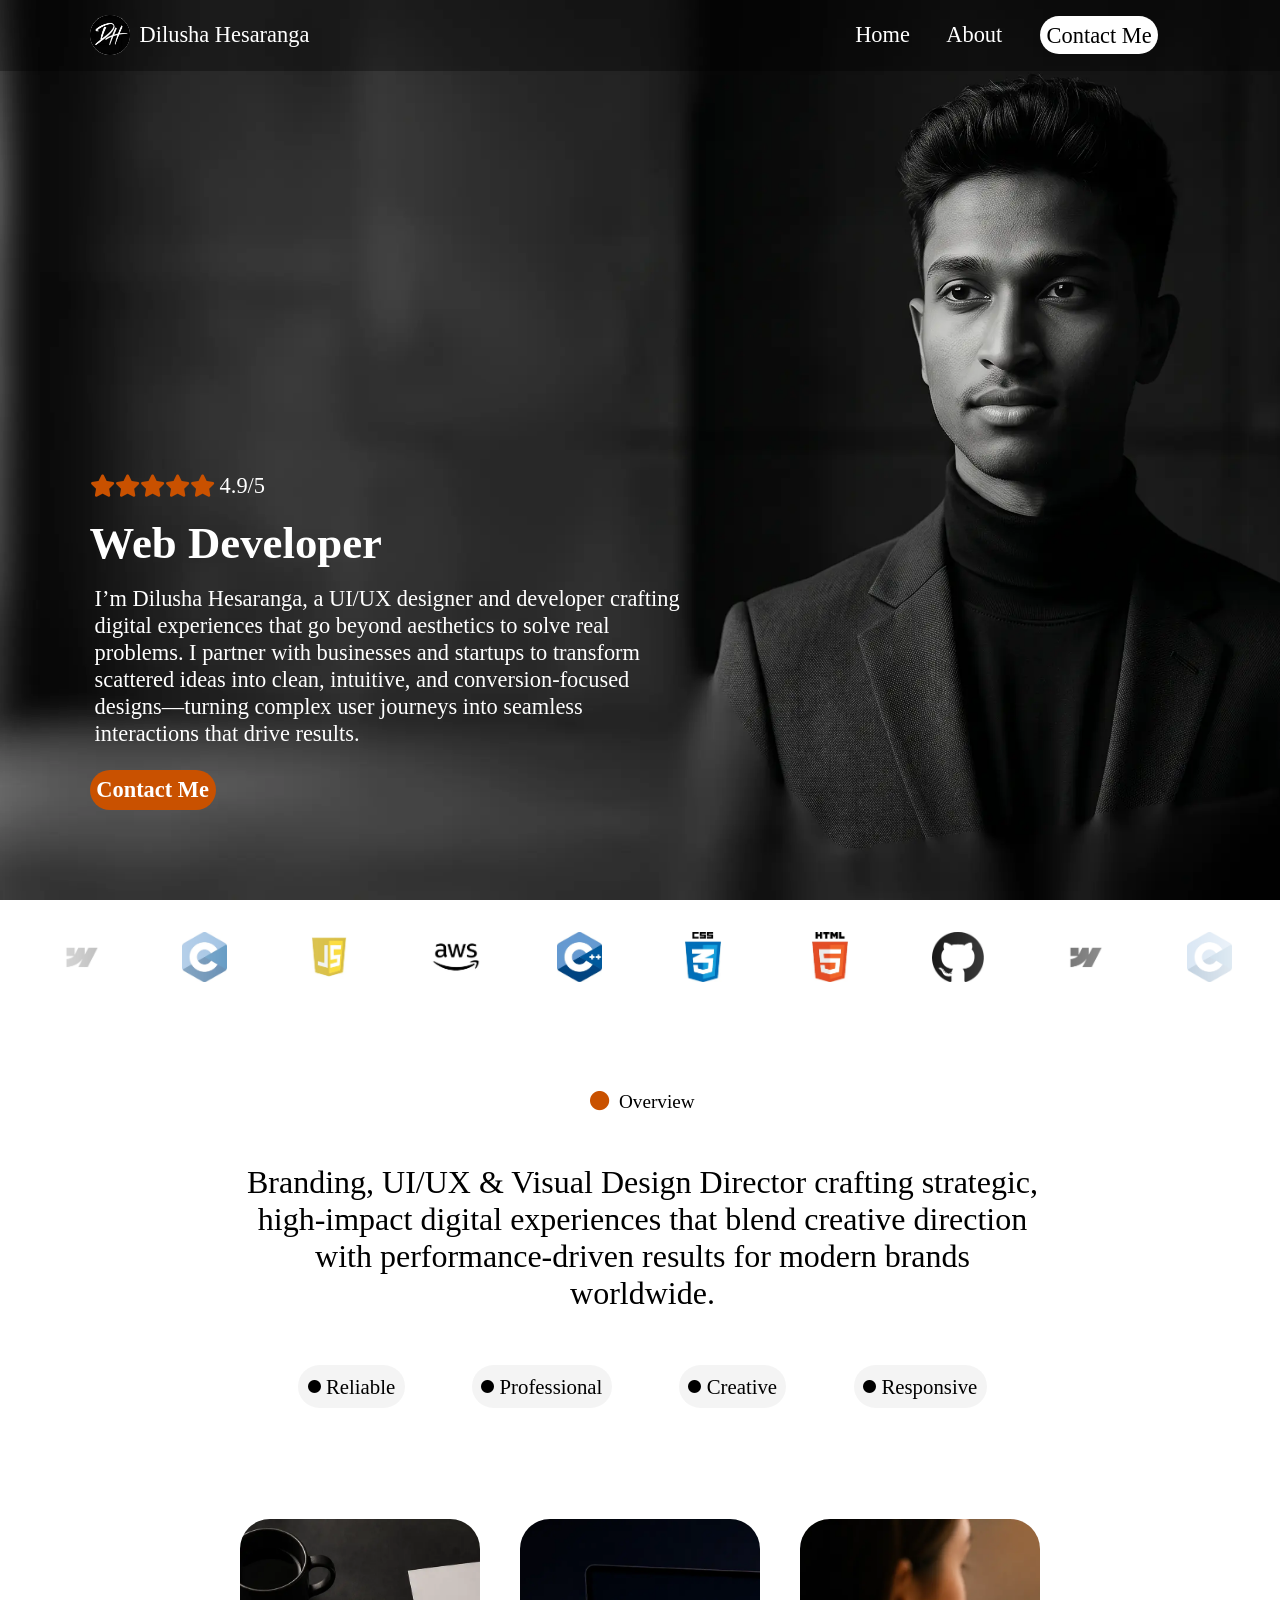
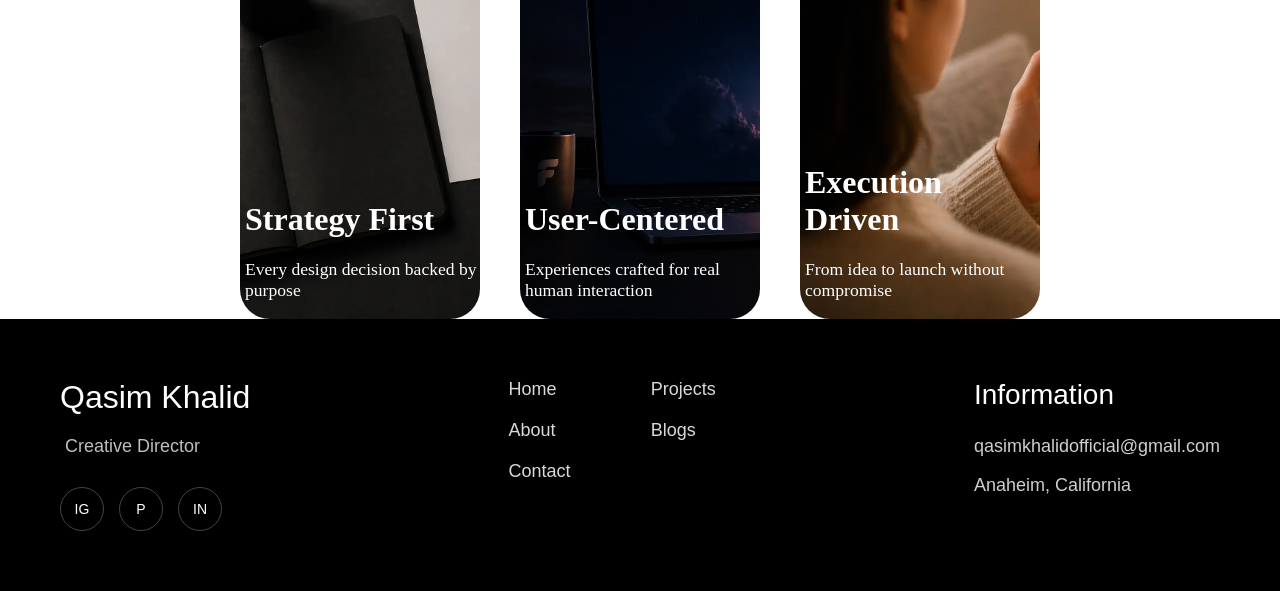
==== index.html @ d68fc308 "designed and developed index.html  halfway" ====
<!DOCTYPE html>
<html lang="en">
<head>
    <meta charset="UTF-8">
    <meta name="viewport" content="width=device-width, initial-scale=1.0">
    <title>Document</title>
    <link rel="stylesheet" href="./styles/styles.css">
    <link rel="stylesheet" href="https://cdnjs.cloudflare.com/ajax/libs/font-awesome/6.0.0/css/all.min.css">

</head>
<body>
    <div class="navbar">
        <div class="nav-name">
            <img src="./images/signature.webp" alt="signature-image" loading="lazy">
            <p class="title-name">Dilusha Hesaranga</p>
        </div>
        <div class="nav-links">
            <a href="index.html">Home</a>
            <a href="about.html">About</a>
            <a href="contact.html" id="cta">Contact Me</a>
        </div>
        <i class="fa-solid fa-bars" style="color: rgb(255, 255, 255);display: none;"></i>
        <div class="nav-links-mobile" style="display: none;">
            <a href="index.html">Home</a>
            <a href="about.html">About</a>
            <a href="contact.html" id="cta">Contact Me</a>
        </div>
    </div>

    <div class="hero-section">
        <img src="./images/hero_image.webp" alt="hero-image" id="hero-img">
        <div class="hero-desc">
            <div class="rate-column">
                <i class="fa-solid fa-star" style="color: var(--morange);"></i>
                <i class="fa-solid fa-star" style="color: var(--morange);"></i>
                <i class="fa-solid fa-star" style="color: var(--morange);"></i>
                <i class="fa-solid fa-star" style="color: var(--morange);"></i>
                <i class="fa-solid fa-star" style="color: var(--morange);"></i>
                <p>4.9/5</p>
            </div>
            <h1 id="hero-title"></h1>
            <p>I’m Dilusha Hesaranga, a UI/UX designer and developer crafting digital experiences that go beyond aesthetics to solve real problems. I partner with businesses and startups to transform scattered ideas into clean, intuitive, and conversion-focused designs—turning complex user journeys into seamless interactions that drive results.</p>
            <div class="cta-hero">
                Contact Me
            </div>
        </div>
        
    </div>

    <div class="marquee-section">
        <div class="displayed-marquee">
            <img src="./images/css.webp" alt="css" >
            <img src="./images/html.webp" alt="html">
            <img src="./images/github.webp" alt="git">
            <img src="./images/webflow.webp" alt="webflow">
            <img src="./images/c.webp" alt="c">
            <img src="./images/js.webp" alt="js">
            <img src="./images/aws.webp" alt="aws">
            <img src="./images/c++.webp" alt="c++">
            
        
            <img src="./images/css.webp" alt="css">
            <img src="./images/html.webp" alt="html">
            <img src="./images/github.webp" alt="git">
            <img src="./images/webflow.webp" alt="webflow">
            <img src="./images/c.webp" alt="c">
            <img src="./images/js.webp" alt="js">
            <img src="./images/aws.webp" alt="aws">
            <img src="./images/c++.webp" alt="c++">
  
            
        </div>
        
    </div>
<br><br><br><br><br>
    <div class="descriptive-section">
        <div class="smtopic">
            <p><i class="fa-solid fa-circle" style="color: var(--morange);"></i>
            &nbsp;Overview</p>
        </div>
        <div class="des-title">
            <p>Branding, UI/UX & Visual Design Director crafting strategic, high-impact digital experiences that blend creative direction with performance-driven results for modern brands worldwide.</p>
        </div>
        <div class="des-features">
            <p><i class="fa-solid fa-circle fa-2xs" style="color: rgb(0, 0, 0);"></i>&nbsp;Reliable</p>
            <p><i class="fa-solid fa-circle fa-2xs" style="color: rgb(0, 0, 0);"></i>&nbsp;Professional</p>
            <p><i class="fa-solid fa-circle fa-2xs" style="color: rgb(0, 0, 0);"></i>&nbsp;Creative</p>
            <p><i class="fa-solid fa-circle fa-2xs" style="color: rgb(0, 0, 0);"></i>&nbsp;Responsive</p>
        </div>
    </div>
<br><br><br><br><br>

    <div class="features">
        <div class="feature-one"><h1>Strategy First</h1>
        <p>Every design decision backed by purpose</p></div>
        
        <div class="feature-two"><h1>User-Centered</h1>
        <p>Experiences crafted for real human interaction</p></div>
        
        <div class="feature-three"><h1>Execution Driven</h1>
        <p>From idea to launch without compromise</p></div>
        
        
    </div>

    <footer class="footer">
  <div class="footer-container">
    <div class="footer-left">
      <h2>Qasim Khalid</h2>
      <p>Creative Director</p>

      <div class="social-icons">
        <a href="#">IG</a>
        <a href="#">P</a>
        <a href="#">IN</a>
      </div>
    </div>

    <div class="footer-links">
      <div>
        <a href="#">Home</a>
        <a href="#">About</a>
        <a href="#">Contact</a>
      </div>

      <div>
        <a href="#">Projects</a>
        <a href="#">Blogs</a>
      </div>
    </div>

    <div class="footer-info">
      <h3>Information</h3>
      <p>qasimkhalidofficial@gmail.com</p>
      <p>Anaheim, California</p>
    </div>
  </div>
</footer>
    <script src="scripts/script.js" defer></script>
</body>
</html>
---- styles/styles.css ----
:root{
    --morange: rgb(201, 81, 0);
    --cta-rad:30px;
    --grey:rgba(163, 163, 163, 0.117);
}
body{
    margin: 0;
}
.navbar{
    
    display: flex;
    justify-content: space-between;
    padding: 0 4em 0 4em;
    align-items: center;
    font-size: 1.4rem;
    position:fixed; 
    width: 100%;        
    box-sizing: border-box;
    z-index: 10;     
    background-color: rgba(0, 0, 0, 0.326);
    animation: slideFromTop 1s ease;
}
.nav-name img{
    height: 40px;
    width: 40px;
    border-radius: 100%;
}

.nav-name{
    display: flex;
    align-items: center;
    gap: 5px;
    color: white;
    
}

.nav-links a{
    margin-right: 2rem;
    text-decoration: none;
    color: white;
}
#cta{
    color: black;
    background-color: white;
    padding: 0.3em;
    border-radius: var(--cta-rad);
}
.hero-section {
    position: relative; 
    display: flex;
    align-items: flex-end; 
    min-height: 100vh; 
    justify-content: flex-start;
}
.rate-column{
    display: flex;
    align-items: center;
    margin: 0 0 -1em 0 ;
}
#hero-img {
    position: absolute;
    top: 0;
    left: 0;
    width: 100%;
    height: 100%;
    object-fit: cover; 
    z-index: -1; 
    animation: imageAnimation 0.8s ease;
    
}

.hero-desc {
    position: relative; 
    z-index: 1; 
    padding: 4em; 
    max-width: 600px; 
    color: white;
    font-size: 1.4em;
    line-height: 1.2em;
    animation: slideFromLeft 1s ease;
}

.cta-hero{
    background-color: var(--morange);
    color: white;
    font-size: 1em;
    padding: 0.3em;
    border-radius: var(--cta-rad);
    max-width: fit-content;
    font-weight: bold;
}

.displayed-marquee{
    margin-top: 2em;
    display: flex;
    gap: 6%;
    align-items: center;
    justify-content: center;
    flex-wrap: nowrap;
    animation: marquee 15s linear infinite;
}
.marquee-section img{
    height: 50px;
}

.marquee-section {
    -webkit-mask-image: linear-gradient(to right, transparent, black 30%, black 70%, transparent);
    mask-image: linear-gradient(to right, transparent, black 30%, black 70%, transparent);}

.smtopic{
    display: flex;
    align-items: center;
    justify-content: center;
    
}
.smtopic p{
    font-size: 1.2em;

}
.descriptive-section{
    display: flex;
    flex-direction: column;
    align-items: center;
}
.des-title{
    font-size: 2em;
    font-weight: 500;
    max-width: 800px;
    text-align: center;
}

.des-features{
    display: flex;
    gap: 3em;
    font-size: 1.3em;
}

.des-features p{
    background-color: var(--grey);
    padding: 0.45em;
    border-radius: var(--cta-rad);
}
.features{
    display: flex;
    padding: 0 15em;
    align-items: center;
    gap: 2.5em;
}

.feature-one{
    background-image: url(/images/strategy.webp);
    width: 350px;
    height:400px;
    background-size: cover;
    color: white;
    border-radius: var(--cta-rad);
    align-content: end;
}
.feature-two{
    background-image: url(/images/user.webp);
    width: 350px;
    height:400px;
    background-size: cover;
    color: white;
    border-radius: var(--cta-rad);
    align-content: end;
}
.feature-three{
    background-image: url(/images/execution.webp);
    width: 350px;
    height:400px;
    background-size: cover;
    color: white;
    border-radius: var(--cta-rad);
    align-content: end;
}
.feature-one h1,p,.feature-two h1,p,.feature-three h1,p{
    margin-left: 5px;
}
.feature-one p,.feature-three p,.feature-two p{
    font-size: 1.1em;
}

.footer {
  background-color: #000;
  color: #fff;
  padding: 60px 60px;
  font-family: Arial, sans-serif;
}

.footer-container {
  display: flex;
  justify-content: space-between;
  align-items: flex-start;
  gap: 60px;
  flex-wrap: wrap;
}

.footer-left h2 {
  font-size: 32px;
  font-weight: 500;
  margin: 0 0 20px;
}

.footer-left p {
  font-size: 18px;
  color: #bfbfbf;
  margin-bottom: 30px;
}

.social-icons {
  display: flex;
  gap: 15px;
}

.social-icons a {
  width: 42px;
  height: 42px;
  border: 1px solid #444;
  border-radius: 50%;
  display: flex;
  align-items: center;
  justify-content: center;
  text-decoration: none;
  color: #fff;
  font-size: 14px;
  transition: 0.3s;
}

.social-icons a:hover {
  border-color: #fff;
}

.footer-links {
  display: flex;
  gap: 80px;
}

.footer-links div {
  display: flex;
  flex-direction: column;
  gap: 20px;
}

.footer-links a {
  color: #d9d9d9;
  text-decoration: none;
  font-size: 18px;
  transition: 0.3s;
}

.footer-links a:hover {
  color: #fff;
}

.footer-info h3 {
  font-size: 28px;
  margin: 0 0 25px;
  font-weight: 500;
}

.footer-info p {
  font-size: 18px;
  color: #cfcfcf;
  margin: 0 0 18px;
}

@media (max-width: 900px) {
  .footer-container {
    flex-direction: column;
    gap: 40px;
  }

  .footer-links {
    gap: 40px;
  }
}
    /*Animations*/
@keyframes slideFromLeft {
    from {
        transform: translateX(-50px);
        opacity: 0;
    }
    to {
        transform: translateX(0);
        opacity: 1;
    }
}
@keyframes slideFromTop {
    from {
        transform: translateY(-50px);
        opacity: 0;
    }
    to {
        transform: translateY(0);
        opacity: 1;
    }
}
@keyframes imageAnimation{
    from{
        filter: blur(10px);
    }
    to{
        filter: blur(0);
    }
}
@keyframes marquee{
    from{
        transform: translateX(0);
    }
    to{
        transform: translateX(-50%);
    }
}
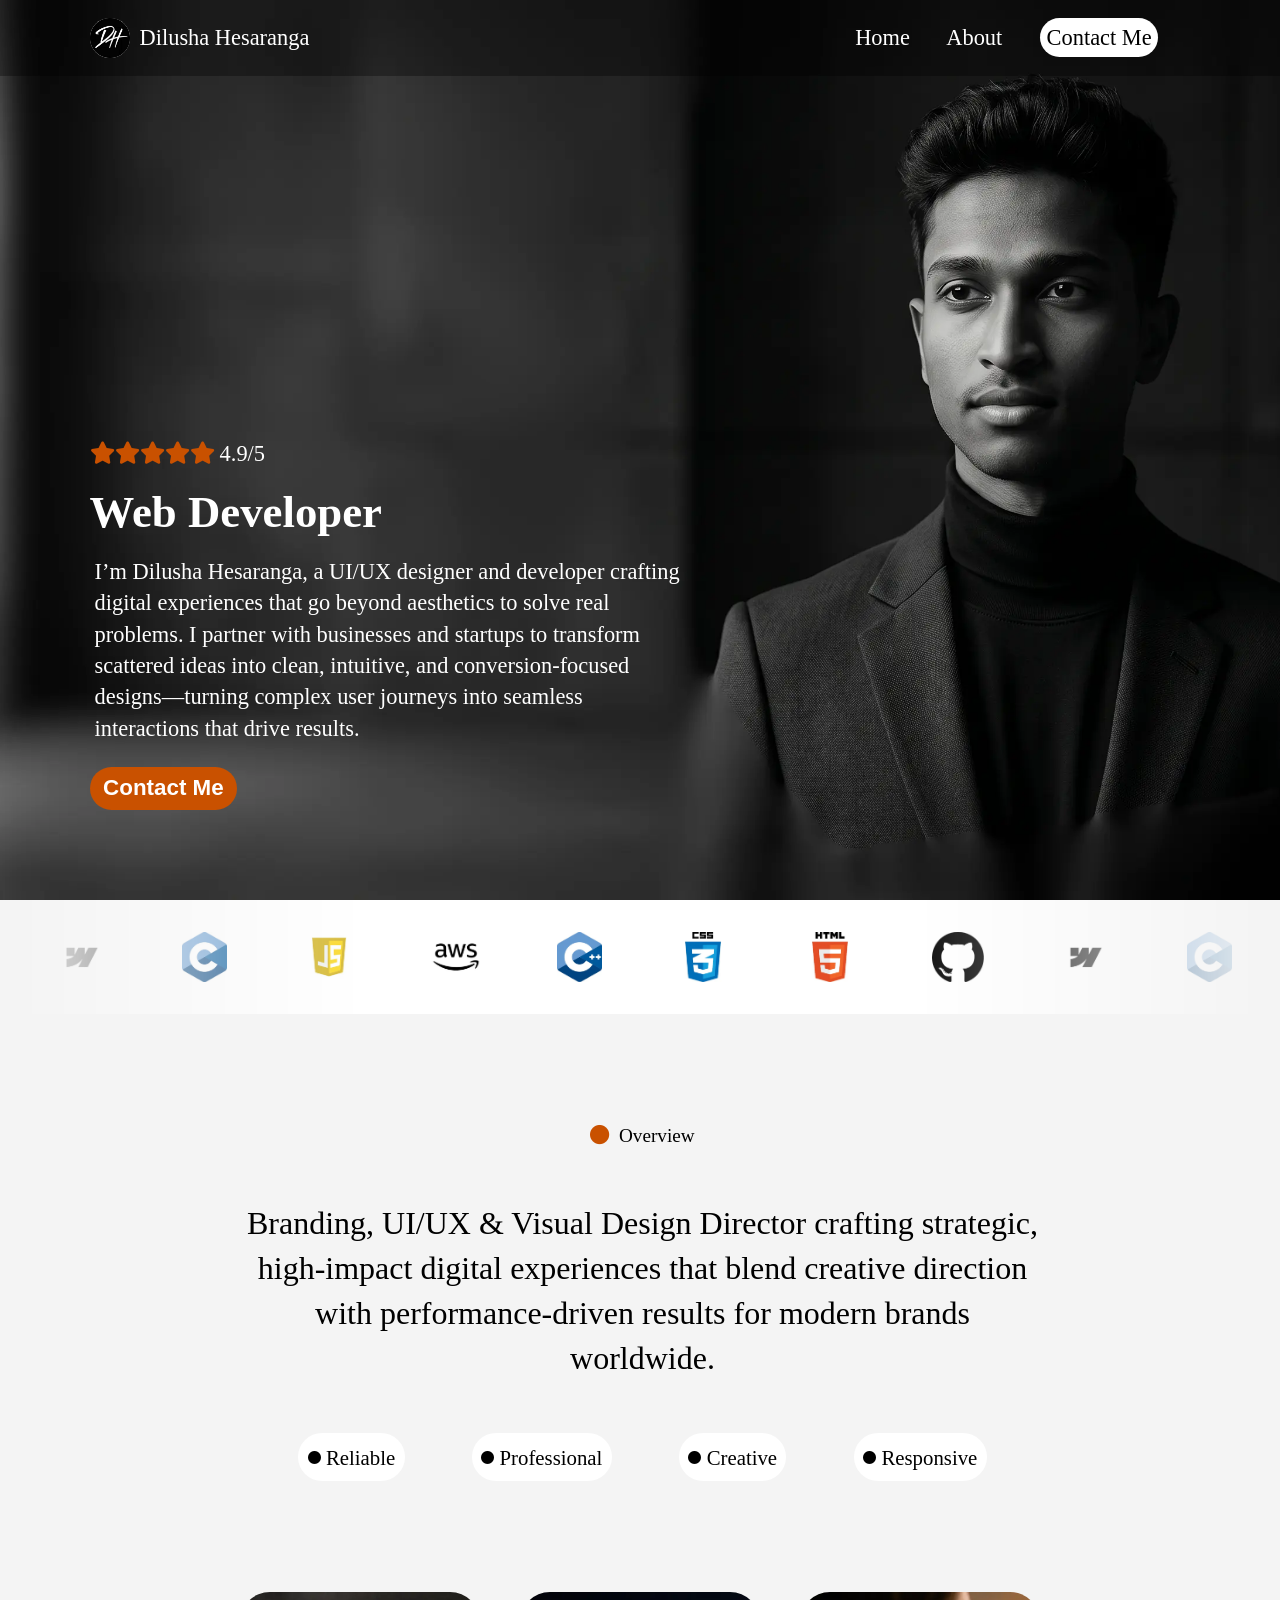
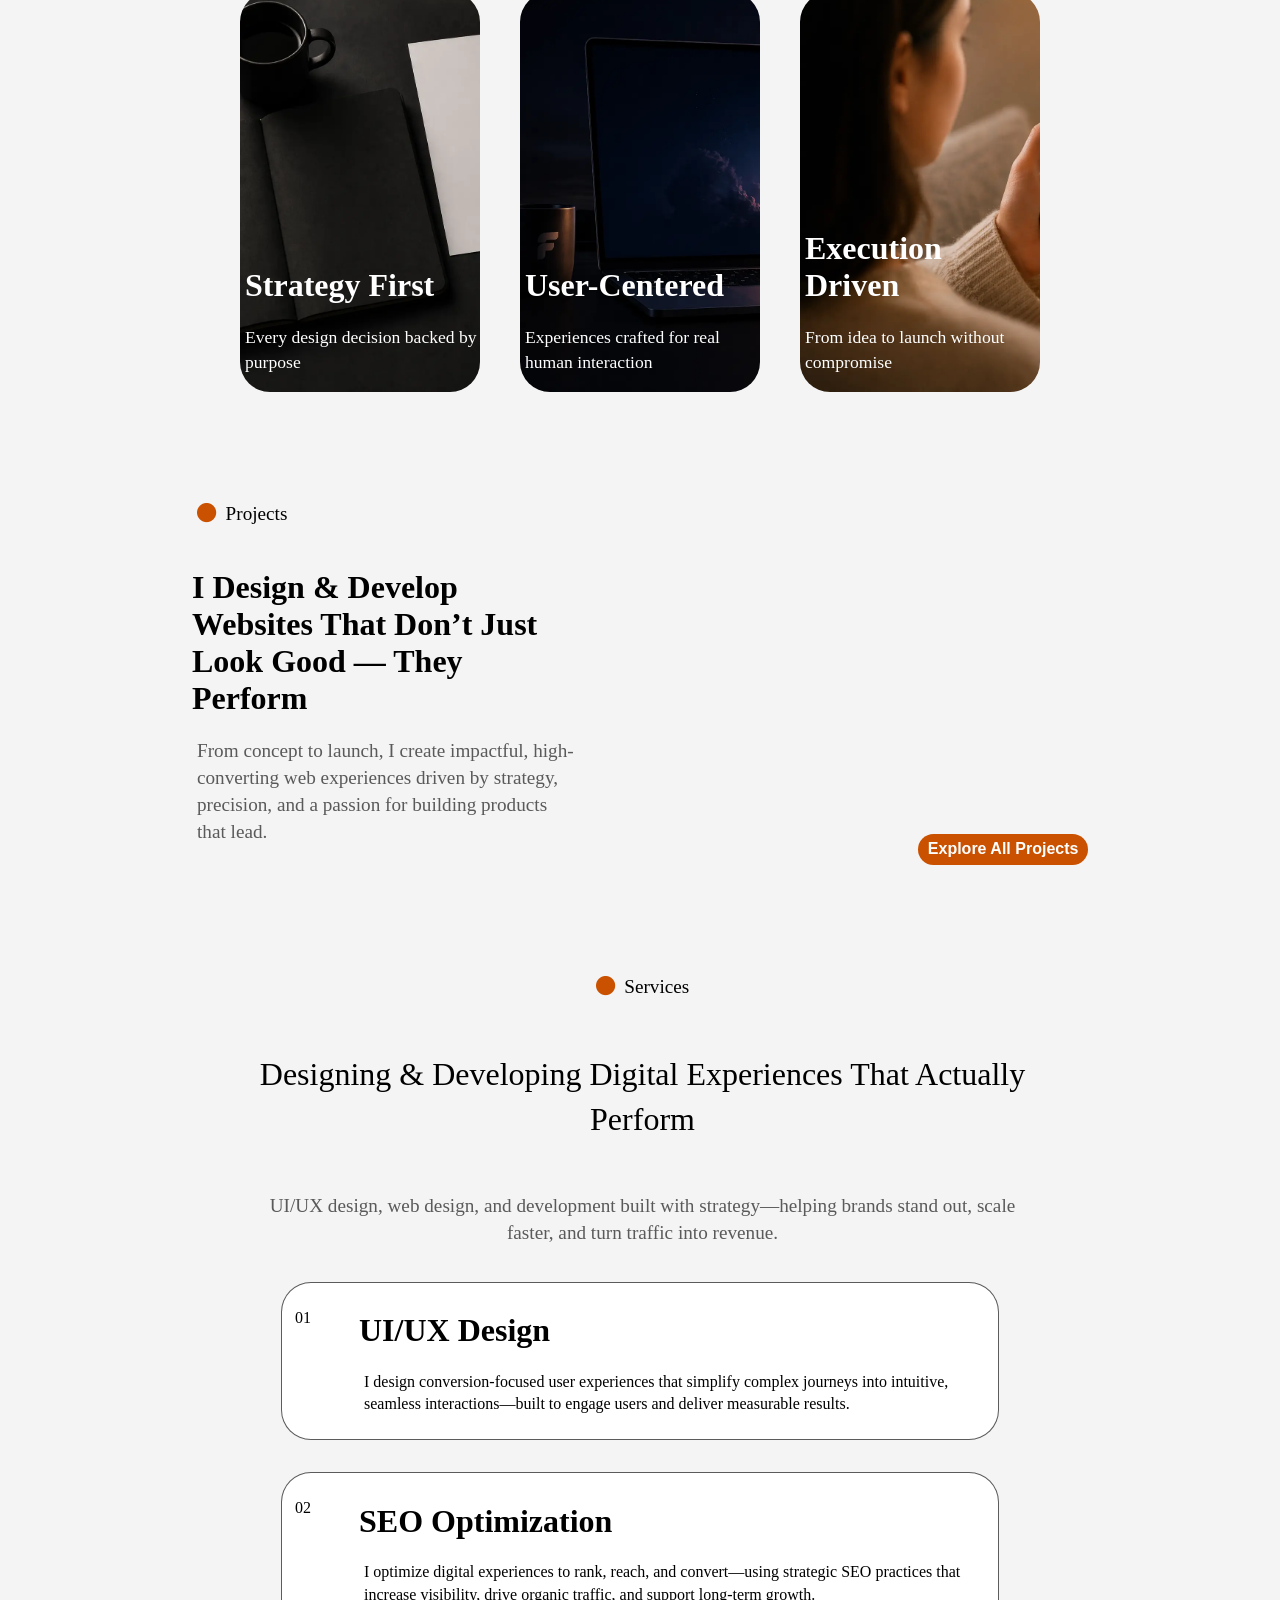
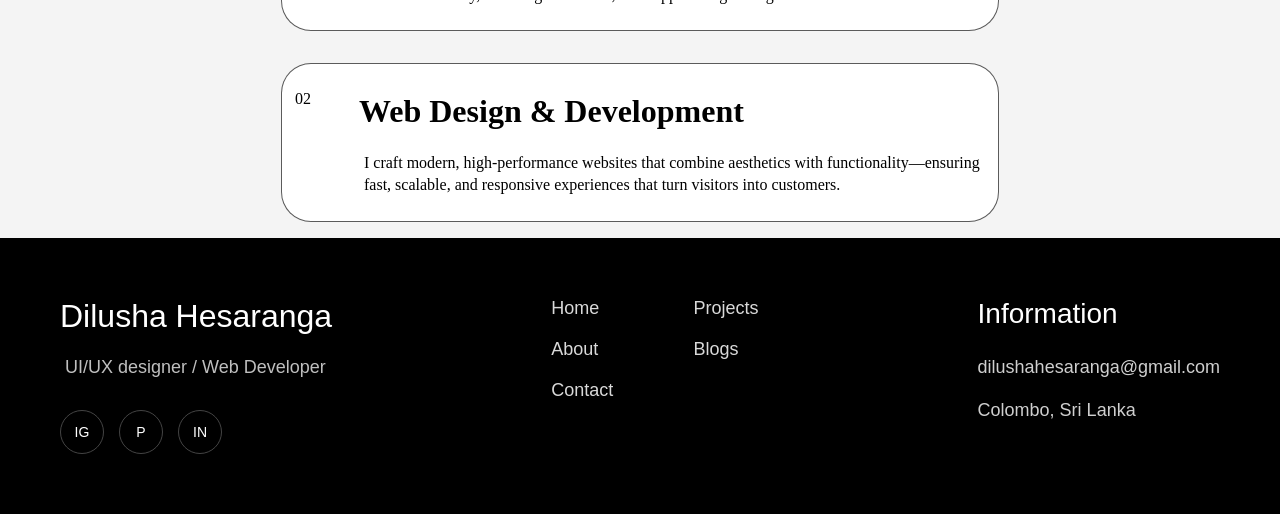
==== commit 114c561c: "Second day first commit" ====
--- a/index.html
+++ b/index.html
@@ -40,9 +40,9 @@
             </div>
             <h1 id="hero-title"></h1>
             <p>I’m Dilusha Hesaranga, a UI/UX designer and developer crafting digital experiences that go beyond aesthetics to solve real problems. I partner with businesses and startups to transform scattered ideas into clean, intuitive, and conversion-focused designs—turning complex user journeys into seamless interactions that drive results.</p>
-            <div class="cta-hero">
+            <button class="cta-hero">
                 Contact Me
-            </div>
+            </button>
         </div>
         
     </div>
@@ -102,25 +102,86 @@
         
         
     </div>
-
+<br><br><br><br><br>
+
+    <div class="project-section">
+        <div class="smtopic">
+            <p><i class="fa-solid fa-circle" style="color: var(--morange);"></i>
+                &nbsp;Projects</p>
+        </div>
+        <div class="sub-project">
+            <div class="left-project">
+                <h1>I Design & Develop Websites That Don’t Just Look Good — They Perform</h1>
+                <p>From concept to launch, I create impactful, high-converting web experiences driven by strategy, precision, and a passion for building products that lead.</p>
+            </div>
+            <div class="right-project">
+                <button class="cta-hero">
+                Explore All Projects
+            </button>
+            </div>
+        </div>
+        <div class="git-projects">
+            <div class="git1"></div>
+            <div class="git2"></div>
+            <div class="git3"></div>
+            <div class="git4"></div>
+        </div>
+    </div>
+<br><br><br><br><br>
+<div class="descriptive-section">
+        <div class="smtopic">
+            <p><i class="fa-solid fa-circle" style="color: var(--morange);"></i>
+            &nbsp;Services</p>
+        </div>
+        <div class="des-title">
+            <p>Designing & Developing Digital Experiences That Actually Perform</p>
+        </div>
+        
+        <div class="specp"><p>UI/UX design, web design, and development built with strategy—helping brands stand out, scale faster, and turn traffic into revenue.</p></div>
+        
+    </div>
+    <div class="procolumn">
+        <div class="col1">
+            <div><p>01</p></div>
+            <div>
+                <h1>UI/UX Design</h1>
+                <p>I design conversion-focused user experiences that simplify complex journeys into intuitive, seamless interactions—built to engage users and deliver measurable results.</p>
+            </div>
+        </div>
+        <div class="col2">
+            <div><p>02</p></div>
+            <div>
+                <h1>SEO Optimization</h1>
+                <p>I optimize digital experiences to rank, reach, and convert—using strategic SEO practices that increase visibility, drive organic traffic, and support long-term growth.</p>
+            </div>
+        </div>
+        <div class="col3">
+            <div><p>02</p></div>
+            <div>
+                <h1>Web Design & Development</h1>
+                <p>I craft modern, high-performance websites that combine aesthetics with functionality—ensuring fast, scalable, and responsive experiences that turn visitors into customers.</p>
+            </div>
+            
+        </div>
+    </div>
     <footer class="footer">
   <div class="footer-container">
     <div class="footer-left">
-      <h2>Qasim Khalid</h2>
-      <p>Creative Director</p>
+      <h2>Dilusha Hesaranga</h2>
+      <p>UI/UX designer / Web Developer</p>
 
       <div class="social-icons">
-        <a href="#">IG</a>
-        <a href="#">P</a>
-        <a href="#">IN</a>
+        <a href="www.instagram.com">IG</a>
+        <a href="www.pinterest.com">P</a>
+        <a href="www.linkedin.com">IN</a>
       </div>
     </div>
 
     <div class="footer-links">
       <div>
-        <a href="#">Home</a>
-        <a href="#">About</a>
-        <a href="#">Contact</a>
+        <a href="./index.html">Home</a>
+        <a href="./about.html">About</a>
+        <a href="./contact.html">Contact</a>
       </div>
 
       <div>
@@ -131,8 +192,8 @@
 
     <div class="footer-info">
       <h3>Information</h3>
-      <p>qasimkhalidofficial@gmail.com</p>
-      <p>Anaheim, California</p>
+      <p>dilushahesaranga@gmail.com</p>
+      <p>Colombo, Sri Lanka</p>
     </div>
   </div>
 </footer>
--- a/styles/styles.css
+++ b/styles/styles.css
@@ -1,18 +1,27 @@
 :root{
     --morange: rgb(201, 81, 0);
     --cta-rad:30px;
+    --darkgrey:rgba(65, 65, 65, 0.863);
     --grey:rgba(163, 163, 163, 0.117);
+    --p:1.4em;
+    --sp:1.2em;
+    --upadding:0 4em;
 }
 body{
     margin: 0;
+    background-color: var(--grey);
+    
+}
+p{
+    line-height: 1.4em;
 }
 .navbar{
     
     display: flex;
     justify-content: space-between;
-    padding: 0 4em 0 4em;
-    align-items: center;
-    font-size: 1.4rem;
+    padding: var(--upadding);
+    align-items: center;
+    font-size: var(--p);
     position:fixed; 
     width: 100%;        
     box-sizing: border-box;
@@ -75,7 +84,7 @@
     padding: 4em; 
     max-width: 600px; 
     color: white;
-    font-size: 1.4em;
+    font-size: var(--p);
     line-height: 1.2em;
     animation: slideFromLeft 1s ease;
 }
@@ -84,20 +93,22 @@
     background-color: var(--morange);
     color: white;
     font-size: 1em;
-    padding: 0.3em;
+    padding: 0.4em 0.6em;
     border-radius: var(--cta-rad);
     max-width: fit-content;
     font-weight: bold;
+    border: none;
 }
 
 .displayed-marquee{
-    margin-top: 2em;
+    padding: 2em 0;
     display: flex;
     gap: 6%;
     align-items: center;
     justify-content: center;
     flex-wrap: nowrap;
     animation: marquee 15s linear infinite;
+
 }
 .marquee-section img{
     height: 50px;
@@ -105,7 +116,8 @@
 
 .marquee-section {
     -webkit-mask-image: linear-gradient(to right, transparent, black 30%, black 70%, transparent);
-    mask-image: linear-gradient(to right, transparent, black 30%, black 70%, transparent);}
+    mask-image: linear-gradient(to right, transparent, black 30%, black 70%, transparent);
+background-color: white;}
 
 .smtopic{
     display: flex;
@@ -136,7 +148,7 @@
 }
 
 .des-features p{
-    background-color: var(--grey);
+    background-color: white;
     padding: 0.45em;
     border-radius: var(--cta-rad);
 }
@@ -181,6 +193,48 @@
     font-size: 1.1em;
 }
 
+.project-section{
+    display: flex;
+    align-items: flex-start;
+    padding: 0 15%;
+    flex-direction: column;
+}
+.left-project{
+    max-width: 30vw;
+}
+.left-project p{
+    font-size: var(--sp);
+    color: var(--darkgrey);
+}
+.sub-project{
+    display: flex;
+    align-items: flex-end;  
+    justify-content: space-between;
+    width: 100%;
+    
+}
+.specp{
+    font-size: var(--sp);
+    color: var(--darkgrey);
+    max-width: 790px;
+    text-align: center;
+}
+.procolumn{
+    display: flex;
+    flex-direction: column;
+    justify-content: center;
+    align-items: center;
+}
+.col1,.col2,.col3{
+    display: flex;
+    max-width: 700px;
+    gap: 3em;
+    background-color: white;
+    margin: 1em;
+    padding: 0.5em;
+    border: 1px solid var(--darkgrey);
+    border-radius: var(--cta-rad);
+}
 .footer {
   background-color: #000;
   color: #fff;
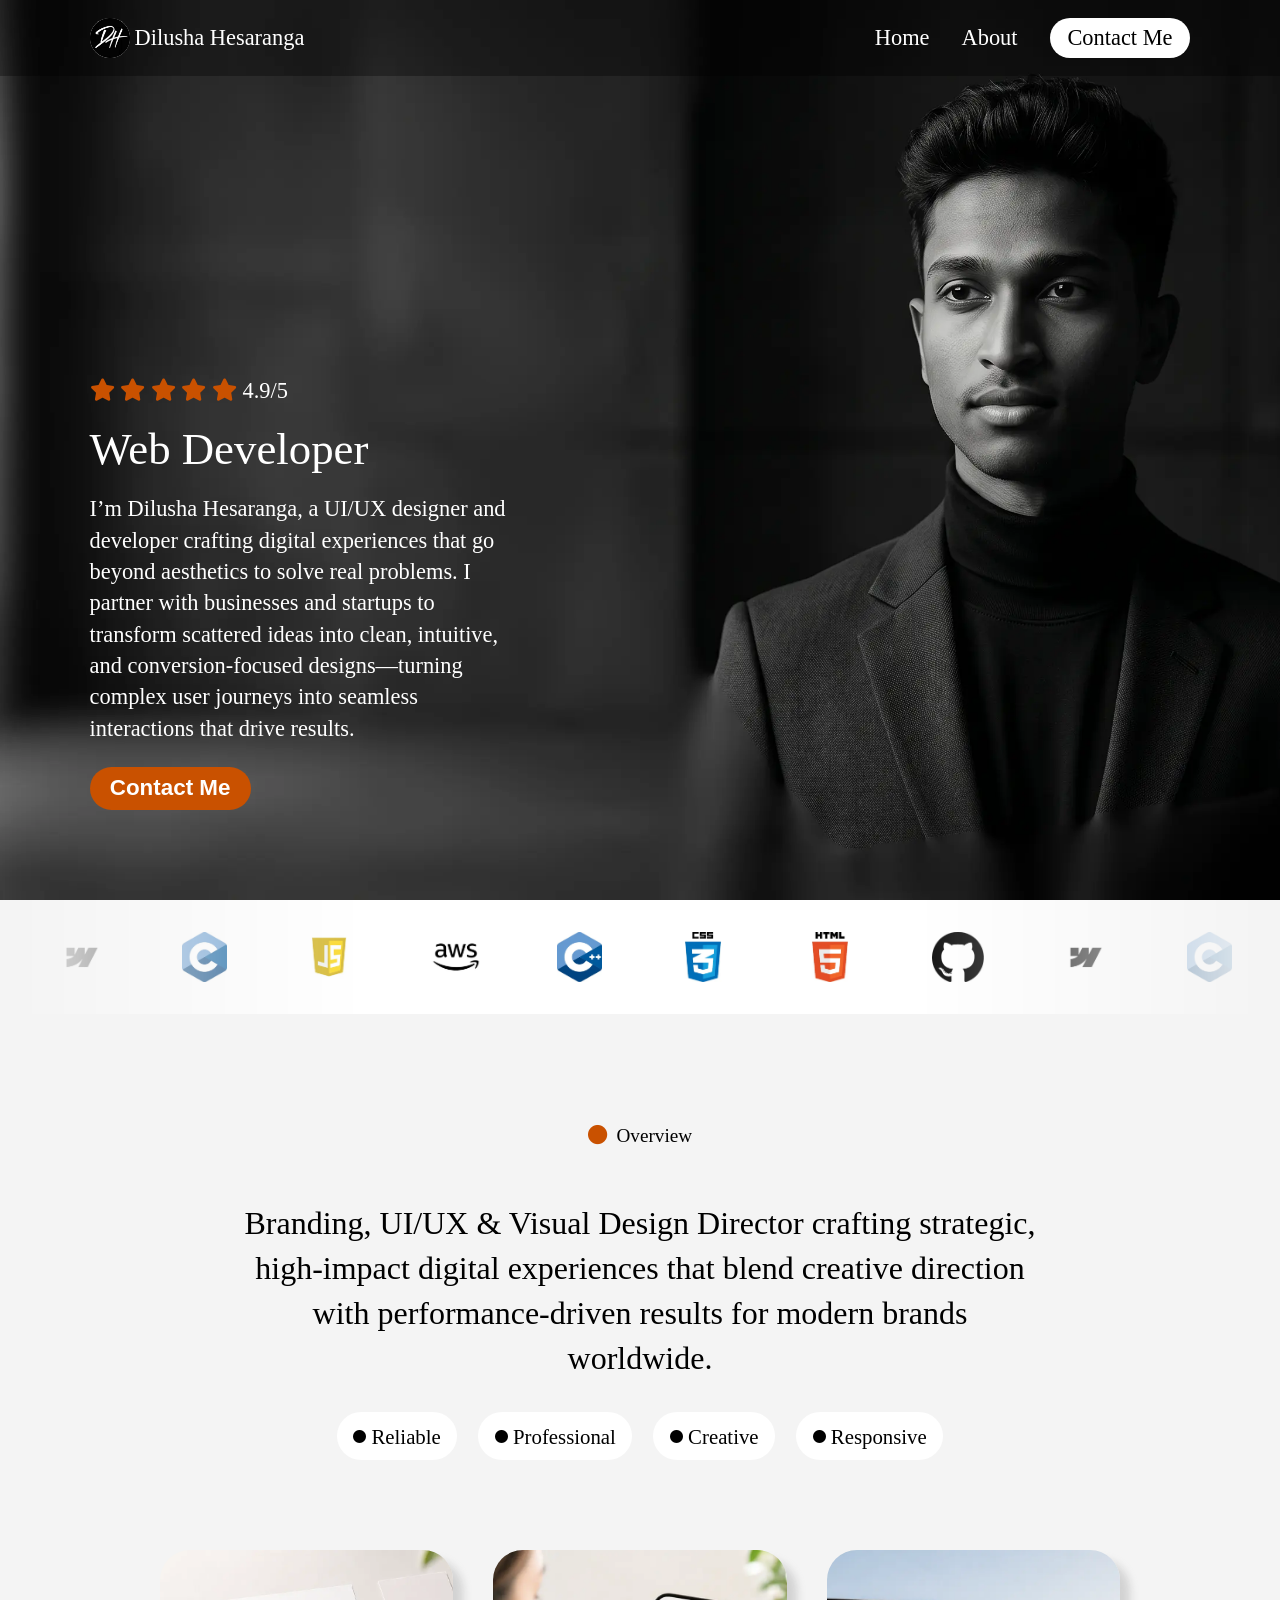
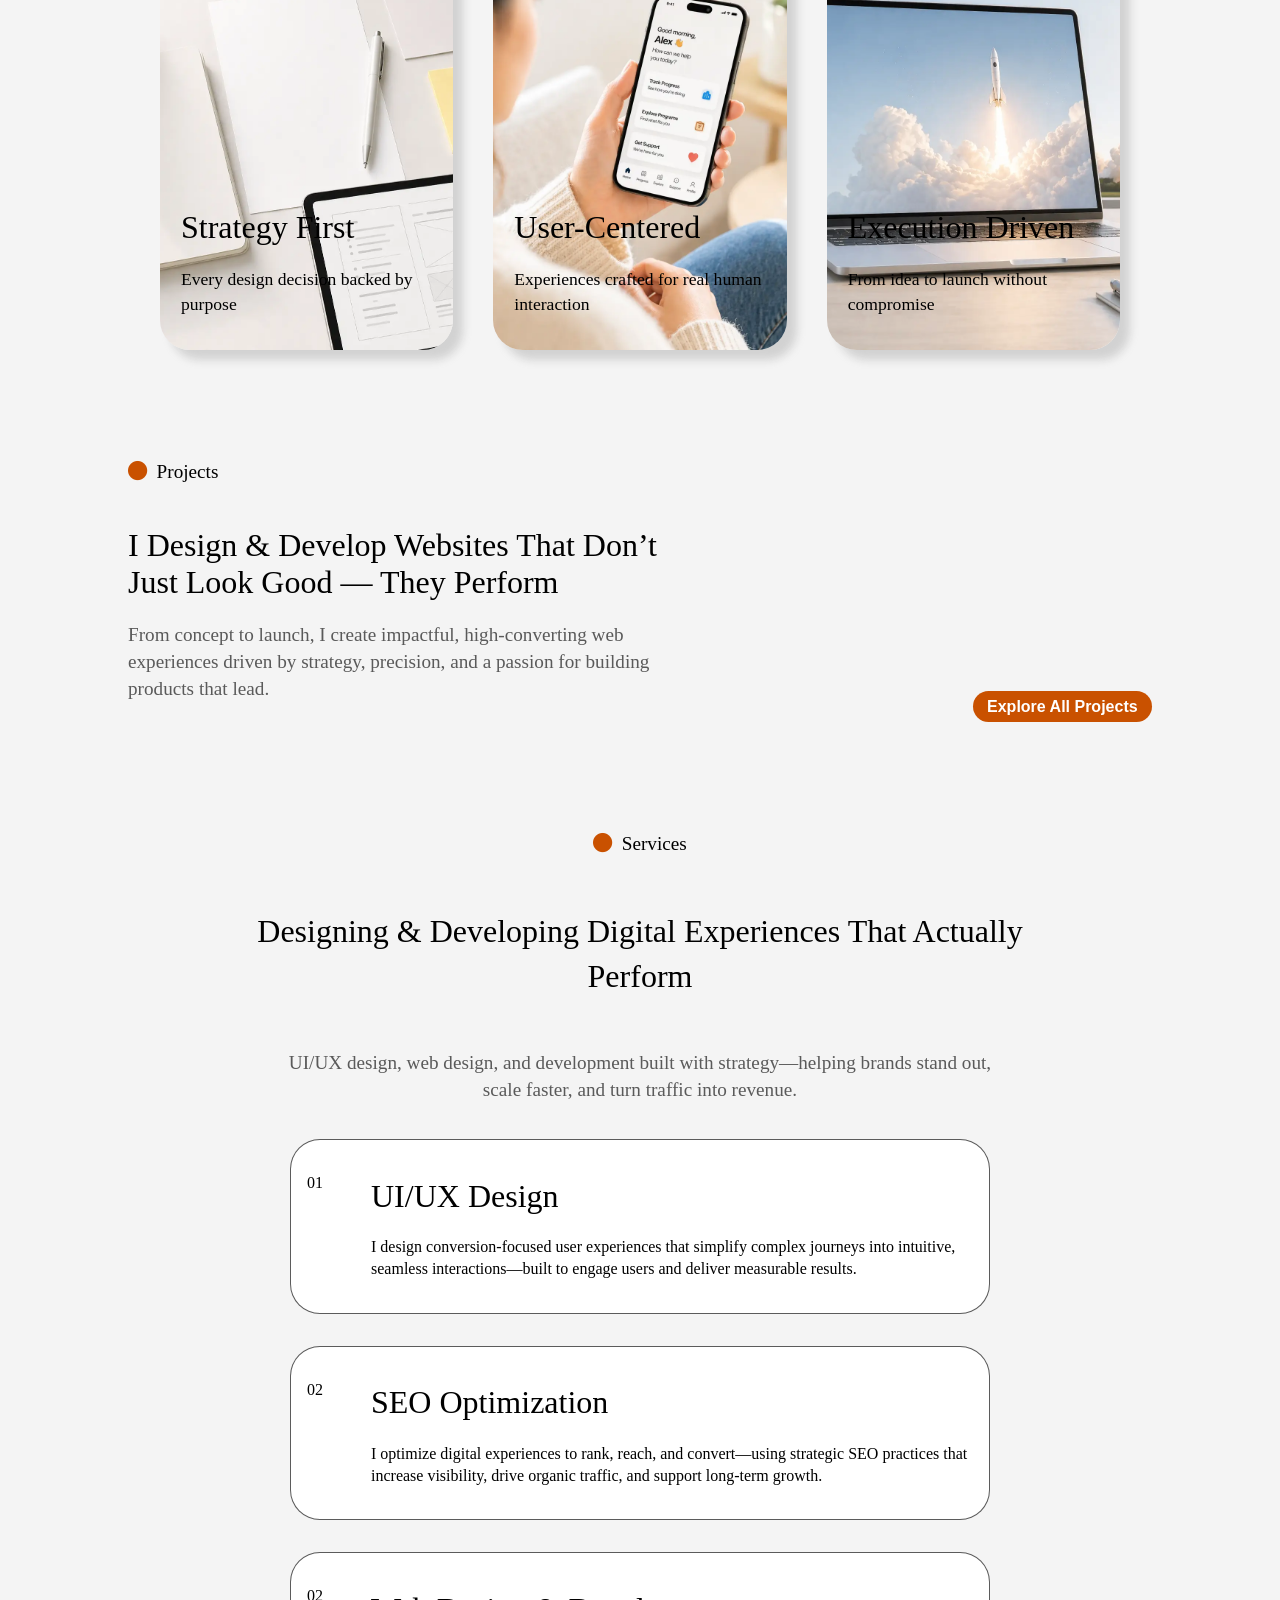
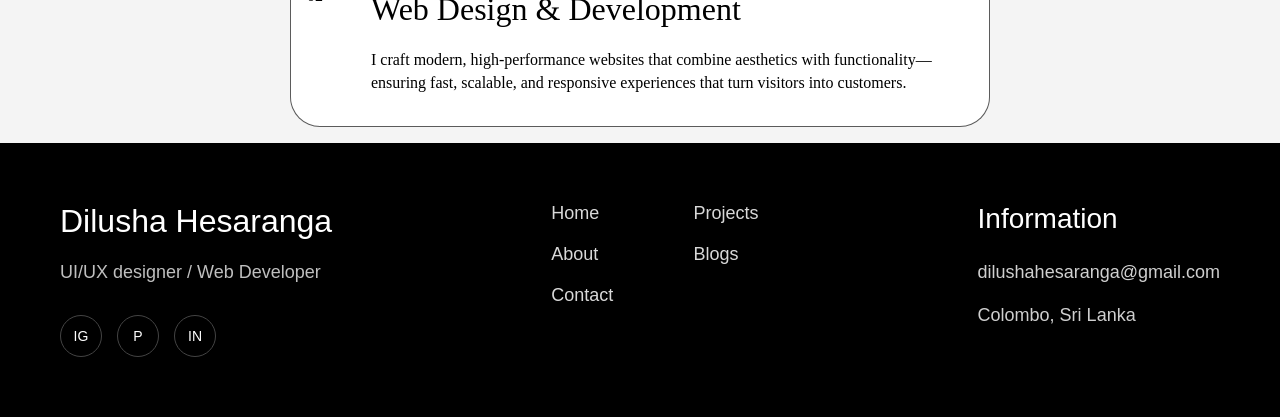
==== commit 7c1ba84c: "Did some changes" ====
--- a/index.html
+++ b/index.html
@@ -3,7 +3,7 @@
 <head>
     <meta charset="UTF-8">
     <meta name="viewport" content="width=device-width, initial-scale=1.0">
-    <title>Document</title>
+    <title>Dilusha Hesaranga</title>
     <link rel="stylesheet" href="./styles/styles.css">
     <link rel="stylesheet" href="https://cdnjs.cloudflare.com/ajax/libs/font-awesome/6.0.0/css/all.min.css">
 
--- a/styles/styles.css
+++ b/styles/styles.css
@@ -7,32 +7,55 @@
     --sp:1.2em;
     --upadding:0 4em;
 }
+
+*{
+    box-sizing: border-box;
+}
+
+html{
+    scroll-behavior: smooth;
+}
+
 body{
     margin: 0;
     background-color: var(--grey);
-    
-}
+    overflow-x: hidden;
+}
+
+img{
+    max-width: 100%;
+    height: auto;
+}
+
+h1{
+    font-weight: 500;
+}
+
 p{
     line-height: 1.4em;
 }
+
 .navbar{
-    
     display: flex;
     justify-content: space-between;
     padding: var(--upadding);
     align-items: center;
     font-size: var(--p);
-    position:fixed; 
-    width: 100%;        
+    position: fixed;
+    width: 100%;
     box-sizing: border-box;
-    z-index: 10;     
+    z-index: 10;
     background-color: rgba(0, 0, 0, 0.326);
     animation: slideFromTop 1s ease;
-}
+    left: 0;
+    top: 0;
+}
+
 .nav-name img{
     height: 40px;
     width: 40px;
     border-radius: 100%;
+    flex-shrink: 0;
 }
 
 .nav-name{
@@ -40,7 +63,17 @@
     align-items: center;
     gap: 5px;
     color: white;
-    
+    min-width: 0;
+}
+
+.title-name{
+    white-space: nowrap;
+}
+
+.nav-links{
+    display: flex;
+    align-items: center;
+    flex-wrap: wrap;
 }
 
 .nav-links a{
@@ -48,56 +81,92 @@
     text-decoration: none;
     color: white;
 }
+
+.nav-links a:last-child{
+    margin-right: 0;
+}
+
 #cta{
     color: black;
     background-color: white;
-    padding: 0.3em;
+    padding: 0.3em 0.8em;
     border-radius: var(--cta-rad);
-}
+    display: inline-flex;
+    align-items: center;
+    justify-content: center;
+}
+
+.nav-links-mobile{
+    position: absolute;
+    top: 100%;
+    right: 1.5em;
+    width: min(260px, calc(100% - 3em));
+    padding: 1em;
+    background-color: rgba(0, 0, 0, 0.88);
+    border-radius: 20px;
+}
+
+.nav-links-mobile a{
+    display: block;
+    color: white;
+    text-decoration: none;
+    padding: 0.7em 0;
+}
+
 .hero-section {
-    position: relative; 
-    display: flex;
-    align-items: flex-end; 
-    min-height: 100vh; 
+    position: relative;
+    display: flex;
+    align-items: flex-end;
+    min-height: 100vh;
     justify-content: flex-start;
-}
+    padding-top: 90px;
+}
+
 .rate-column{
     display: flex;
     align-items: center;
-    margin: 0 0 -1em 0 ;
-}
+    gap: 0.25em;
+    margin: 0 0 -1em 0;
+    flex-wrap: wrap;
+}
+
 #hero-img {
     position: absolute;
     top: 0;
     left: 0;
     width: 100%;
     height: 100%;
-    object-fit: cover; 
-    z-index: -1; 
+    object-fit: cover;
+    z-index: -1;
     animation: imageAnimation 0.8s ease;
-    
 }
 
 .hero-desc {
-    position: relative; 
-    z-index: 1; 
-    padding: 4em; 
-    max-width: 600px; 
+    position: relative;
+    z-index: 1;
+    padding: 4em;
+    max-width: 600px;
+    width: 100%;
     color: white;
     font-size: var(--p);
     line-height: 1.2em;
     animation: slideFromLeft 1s ease;
 }
 
+#hero-title{
+    word-break: break-word;
+}
+
 .cta-hero{
     background-color: var(--morange);
     color: white;
     font-size: 1em;
-    padding: 0.4em 0.6em;
+    padding: 0.4em 0.9em;
     border-radius: var(--cta-rad);
     max-width: fit-content;
     font-weight: bold;
     border: none;
+    cursor: pointer;
 }
 
 .displayed-marquee{
@@ -108,32 +177,39 @@
     justify-content: center;
     flex-wrap: nowrap;
     animation: marquee 15s linear infinite;
-
-}
+    min-width: max-content;
+}
+
 .marquee-section img{
     height: 50px;
+    width: auto;
+    flex-shrink: 0;
 }
 
 .marquee-section {
     -webkit-mask-image: linear-gradient(to right, transparent, black 30%, black 70%, transparent);
     mask-image: linear-gradient(to right, transparent, black 30%, black 70%, transparent);
-background-color: white;}
+    background-color: white;
+    overflow: hidden;
+}
 
 .smtopic{
     display: flex;
     align-items: center;
     justify-content: center;
-    
-}
+}
+
 .smtopic p{
     font-size: 1.2em;
-
-}
+}
+
 .descriptive-section{
     display: flex;
     flex-direction: column;
     align-items: center;
-}
+    padding: 0 1.5em;
+}
+
 .des-title{
     font-size: 2em;
     font-weight: 500;
@@ -143,193 +219,487 @@
 
 .des-features{
     display: flex;
-    gap: 3em;
+    gap: 1em;
     font-size: 1.3em;
+    flex-wrap: wrap;
+    justify-content: center;
 }
 
 .des-features p{
     background-color: white;
-    padding: 0.45em;
+    padding: 0.45em 0.8em;
     border-radius: var(--cta-rad);
-}
+    margin: 0;
+}
+
 .features{
-    display: flex;
-    padding: 0 15em;
-    align-items: center;
+    display: grid;
+    grid-template-columns: repeat(3, 1fr);
+    padding: 0 10em;
+    align-items: stretch;
     gap: 2.5em;
 }
-
+.feature-one,.feature-two,.feature-three{
+    box-shadow: 10px 10px 8px rgba(143, 143, 143, 0.331);
+}
 .feature-one{
-    background-image: url(/images/strategy.webp);
-    width: 350px;
-    height:400px;
+    background-image: url("../images/strategy.webp");
+    min-height: 400px;
+    width: 100%;
     background-size: cover;
-    color: white;
+    background-position: center;
+    color: black;
     border-radius: var(--cta-rad);
     align-content: end;
-}
+    padding: 1em;
+    
+}
+
 .feature-two{
-    background-image: url(/images/user.webp);
-    width: 350px;
-    height:400px;
+    background-image: url("../images/user.webp");
+    min-height: 400px;
+    width: 100%;
     background-size: cover;
-    color: white;
+    background-position: center;
+    color: black;
     border-radius: var(--cta-rad);
     align-content: end;
-}
+    padding: 1em;
+}
+
 .feature-three{
-    background-image: url(/images/execution.webp);
-    width: 350px;
-    height:400px;
+    background-image: url("../images/execution.webp");
+    min-height: 400px;
+    width: 100%;
     background-size: cover;
-    color: white;
+    background-position: center;
+    color: black;
     border-radius: var(--cta-rad);
     align-content: end;
-}
-.feature-one h1,p,.feature-two h1,p,.feature-three h1,p{
+    padding: 1em;
+}
+
+.feature-one h1,
+.feature-one p,
+.feature-two h1,
+.feature-two p,
+.feature-three h1,
+.feature-three p{
     margin-left: 5px;
-}
-.feature-one p,.feature-three p,.feature-two p{
+    font-weight: 500;
+}
+
+.feature-one p,
+.feature-three p,
+.feature-two p{
     font-size: 1.1em;
 }
 
 .project-section{
     display: flex;
     align-items: flex-start;
-    padding: 0 15%;
+    padding: 0 10%;
     flex-direction: column;
 }
+
 .left-project{
-    max-width: 30vw;
-}
+    max-width: 540px;
+}
+
+.left-project h1{
+    font-weight: 500;
+}
+
 .left-project p{
     font-size: var(--sp);
     color: var(--darkgrey);
 }
+
 .sub-project{
     display: flex;
-    align-items: flex-end;  
+    align-items: flex-end;
     justify-content: space-between;
     width: 100%;
-    
-}
+    gap: 2em;
+}
+
+.right-project{
+    display: flex;
+    align-items: flex-end;
+    justify-content: flex-end;
+}
+
 .specp{
     font-size: var(--sp);
     color: var(--darkgrey);
     max-width: 790px;
     text-align: center;
-}
+    padding: 0 1.5em;
+}
+
 .procolumn{
     display: flex;
     flex-direction: column;
     justify-content: center;
     align-items: center;
-}
+    padding: 0 1.5em;
+}
+
 .col1,.col2,.col3{
     display: flex;
     max-width: 700px;
+    width: 100%;
     gap: 3em;
     background-color: white;
     margin: 1em;
-    padding: 0.5em;
+    padding: 1em;
     border: 1px solid var(--darkgrey);
     border-radius: var(--cta-rad);
 }
+
 .footer {
-  background-color: #000;
-  color: #fff;
-  padding: 60px 60px;
-  font-family: Arial, sans-serif;
+    background-color: #000;
+    color: #fff;
+    padding: 60px 60px;
+    font-family: Arial, sans-serif;
 }
 
 .footer-container {
-  display: flex;
-  justify-content: space-between;
-  align-items: flex-start;
-  gap: 60px;
-  flex-wrap: wrap;
+    display: flex;
+    justify-content: space-between;
+    align-items: flex-start;
+    gap: 60px;
+    flex-wrap: wrap;
 }
 
 .footer-left h2 {
-  font-size: 32px;
-  font-weight: 500;
-  margin: 0 0 20px;
+    font-size: 32px;
+    font-weight: 500;
+    margin: 0 0 20px;
 }
 
 .footer-left p {
-  font-size: 18px;
-  color: #bfbfbf;
-  margin-bottom: 30px;
+    font-size: 18px;
+    color: #bfbfbf;
+    margin-bottom: 30px;
 }
 
 .social-icons {
-  display: flex;
-  gap: 15px;
+    display: flex;
+    gap: 15px;
+    flex-wrap: wrap;
 }
 
 .social-icons a {
-  width: 42px;
-  height: 42px;
-  border: 1px solid #444;
-  border-radius: 50%;
-  display: flex;
-  align-items: center;
-  justify-content: center;
-  text-decoration: none;
-  color: #fff;
-  font-size: 14px;
-  transition: 0.3s;
+    width: 42px;
+    height: 42px;
+    border: 1px solid #444;
+    border-radius: 50%;
+    display: flex;
+    align-items: center;
+    justify-content: center;
+    text-decoration: none;
+    color: #fff;
+    font-size: 14px;
+    transition: 0.3s;
 }
 
 .social-icons a:hover {
-  border-color: #fff;
+    border-color: #fff;
 }
 
 .footer-links {
-  display: flex;
-  gap: 80px;
+    display: flex;
+    gap: 80px;
+    flex-wrap: wrap;
 }
 
 .footer-links div {
-  display: flex;
-  flex-direction: column;
-  gap: 20px;
+    display: flex;
+    flex-direction: column;
+    gap: 20px;
 }
 
 .footer-links a {
-  color: #d9d9d9;
-  text-decoration: none;
-  font-size: 18px;
-  transition: 0.3s;
+    color: #d9d9d9;
+    text-decoration: none;
+    font-size: 18px;
+    transition: 0.3s;
 }
 
 .footer-links a:hover {
-  color: #fff;
+    color: #fff;
 }
 
 .footer-info h3 {
-  font-size: 28px;
-  margin: 0 0 25px;
-  font-weight: 500;
+    font-size: 28px;
+    margin: 0 0 25px;
+    font-weight: 500;
 }
 
 .footer-info p {
-  font-size: 18px;
-  color: #cfcfcf;
-  margin: 0 0 18px;
-}
-
-@media (max-width: 900px) {
-  .footer-container {
-    flex-direction: column;
-    gap: 40px;
-  }
-
-  .footer-links {
-    gap: 40px;
-  }
-}
-    /*Animations*/
+    font-size: 18px;
+    color: #cfcfcf;
+    margin: 0 0 18px;
+}
+
+@media (max-width: 1200px) {
+    :root{
+        --upadding: 0 2.5em;
+    }
+
+    .features{
+        padding: 0 5em;
+        gap: 1.5em;
+    }
+
+    .project-section{
+        padding: 0 6%;
+    }
+}
+
+@media (max-width: 992px) {
+    :root{
+        --p: 1.2em;
+        --sp: 1.05em;
+        --upadding: 0 2em;
+    }
+
+    .navbar{
+        padding-top: 1em;
+        padding-bottom: 1em;
+    }
+
+    .hero-section{
+        min-height: auto;
+        padding-top: 110px;
+        padding-bottom: 4em;
+        align-items: flex-end;
+    }
+
+    .hero-desc{
+        max-width: 100%;
+        padding: 3em 2em;
+    }
+
+    .des-title{
+        font-size: 1.7em;
+    }
+
+    .features{
+        grid-template-columns: repeat(2, 1fr);
+        padding: 0 2em;
+    }
+
+    .sub-project{
+        flex-direction: column;
+        align-items: flex-start;
+    }
+
+    .left-project{
+        max-width: 100%;
+    }
+
+    .right-project{
+        width: 100%;
+        justify-content: flex-start;
+    }
+
+    .footer {
+        padding: 50px 35px;
+    }
+
+    .footer-container {
+        flex-direction: column;
+        gap: 40px;
+    }
+
+    .footer-links {
+        gap: 40px;
+    }
+}
+
+@media (max-width: 768px) {
+    :root{
+        --upadding: 0 1.2em;
+    }
+
+    .navbar{
+        font-size: 1em;
+        gap: 1em;
+    }
+
+    .title-name{
+        font-size: 0.95em;
+    }
+
+    .nav-links{
+        display: none;
+    }
+
+    .navbar .fa-bars{
+        display: block !important;
+        cursor: pointer;
+        font-size: 1.2em;
+    }
+
+    .hero-section{
+        align-items: flex-end;
+        min-height: 90vh;
+    }
+
+    .hero-desc{
+        padding: 2em 1.2em;
+        font-size: 1.05em;
+    }
+
+    .rate-column{
+        margin-bottom: 0;
+    }
+
+    .displayed-marquee{
+        gap: 40px;
+        padding: 1.5em 0;
+    }
+
+    .marquee-section img{
+        height: 40px;
+    }
+
+    .des-title{
+        font-size: 1.45em;
+    }
+
+    .des-features{
+        font-size: 1em;
+        gap: 0.8em;
+    }
+
+    .features{
+        grid-template-columns: 1fr;
+        padding: 0 1.2em;
+    }
+
+    .feature-one,
+    .feature-two,
+    .feature-three{
+        min-height: 320px;
+    }
+
+    .project-section{
+        padding: 0 1.2em;
+    }
+
+    .col1,.col2,.col3{
+        flex-direction: column;
+        gap: 1em;
+    }
+
+    .footer {
+        padding: 40px 20px;
+    }
+
+    .footer-left h2 {
+        font-size: 26px;
+    }
+
+    .footer-info h3 {
+        font-size: 24px;
+    }
+
+    .footer-links a,
+    .footer-left p,
+    .footer-info p {
+        font-size: 16px;
+    }
+}
+
+@media (max-width: 576px) {
+    .navbar{
+        padding-left: 1em;
+        padding-right: 1em;
+    }
+
+    .nav-name{
+        gap: 8px;
+        max-width: calc(100% - 40px);
+    }
+
+    .title-name{
+        overflow: hidden;
+        text-overflow: ellipsis;
+    }
+
+    .hero-section{
+        min-height: 85vh;
+        padding-top: 85px;
+    }
+
+    .hero-desc{
+        padding: 1.5em 1em;
+    }
+
+    .hero-desc p{
+        font-size: 0.95em;
+    }
+
+    .cta-hero{
+        width: 100%;
+        max-width: 220px;
+        text-align: center;
+    }
+
+    .des-title{
+        font-size: 1.25em;
+    }
+
+    .specp{
+        padding: 0 1em;
+    }
+
+    .col1,.col2,.col3{
+        padding: 0.9em;
+        margin-left: 0;
+        margin-right: 0;
+    }
+
+    .footer-links {
+        flex-direction: column;
+        gap: 25px;
+    }
+}
+
+@media (max-width: 420px) {
+    .nav-name img{
+        height: 34px;
+        width: 34px;
+    }
+
+    .title-name{
+        font-size: 0.85em;
+    }
+
+    .hero-section{
+        min-height: 80vh;
+    }
+
+    .hero-desc{
+        font-size: 0.95em;
+    }
+
+    .des-features{
+        flex-direction: column;
+        align-items: center;
+    }
+
+    .feature-one,
+    .feature-two,
+    .feature-three{
+        min-height: 280px;
+    }
+}
+
+/*Animations*/
 @keyframes slideFromLeft {
     from {
         transform: translateX(-50px);
@@ -340,6 +710,7 @@
         opacity: 1;
     }
 }
+
 @keyframes slideFromTop {
     from {
         transform: translateY(-50px);
@@ -350,6 +721,7 @@
         opacity: 1;
     }
 }
+
 @keyframes imageAnimation{
     from{
         filter: blur(10px);
@@ -358,6 +730,7 @@
         filter: blur(0);
     }
 }
+
 @keyframes marquee{
     from{
         transform: translateX(0);
@@ -365,4 +738,4 @@
     to{
         transform: translateX(-50%);
     }
-}+}
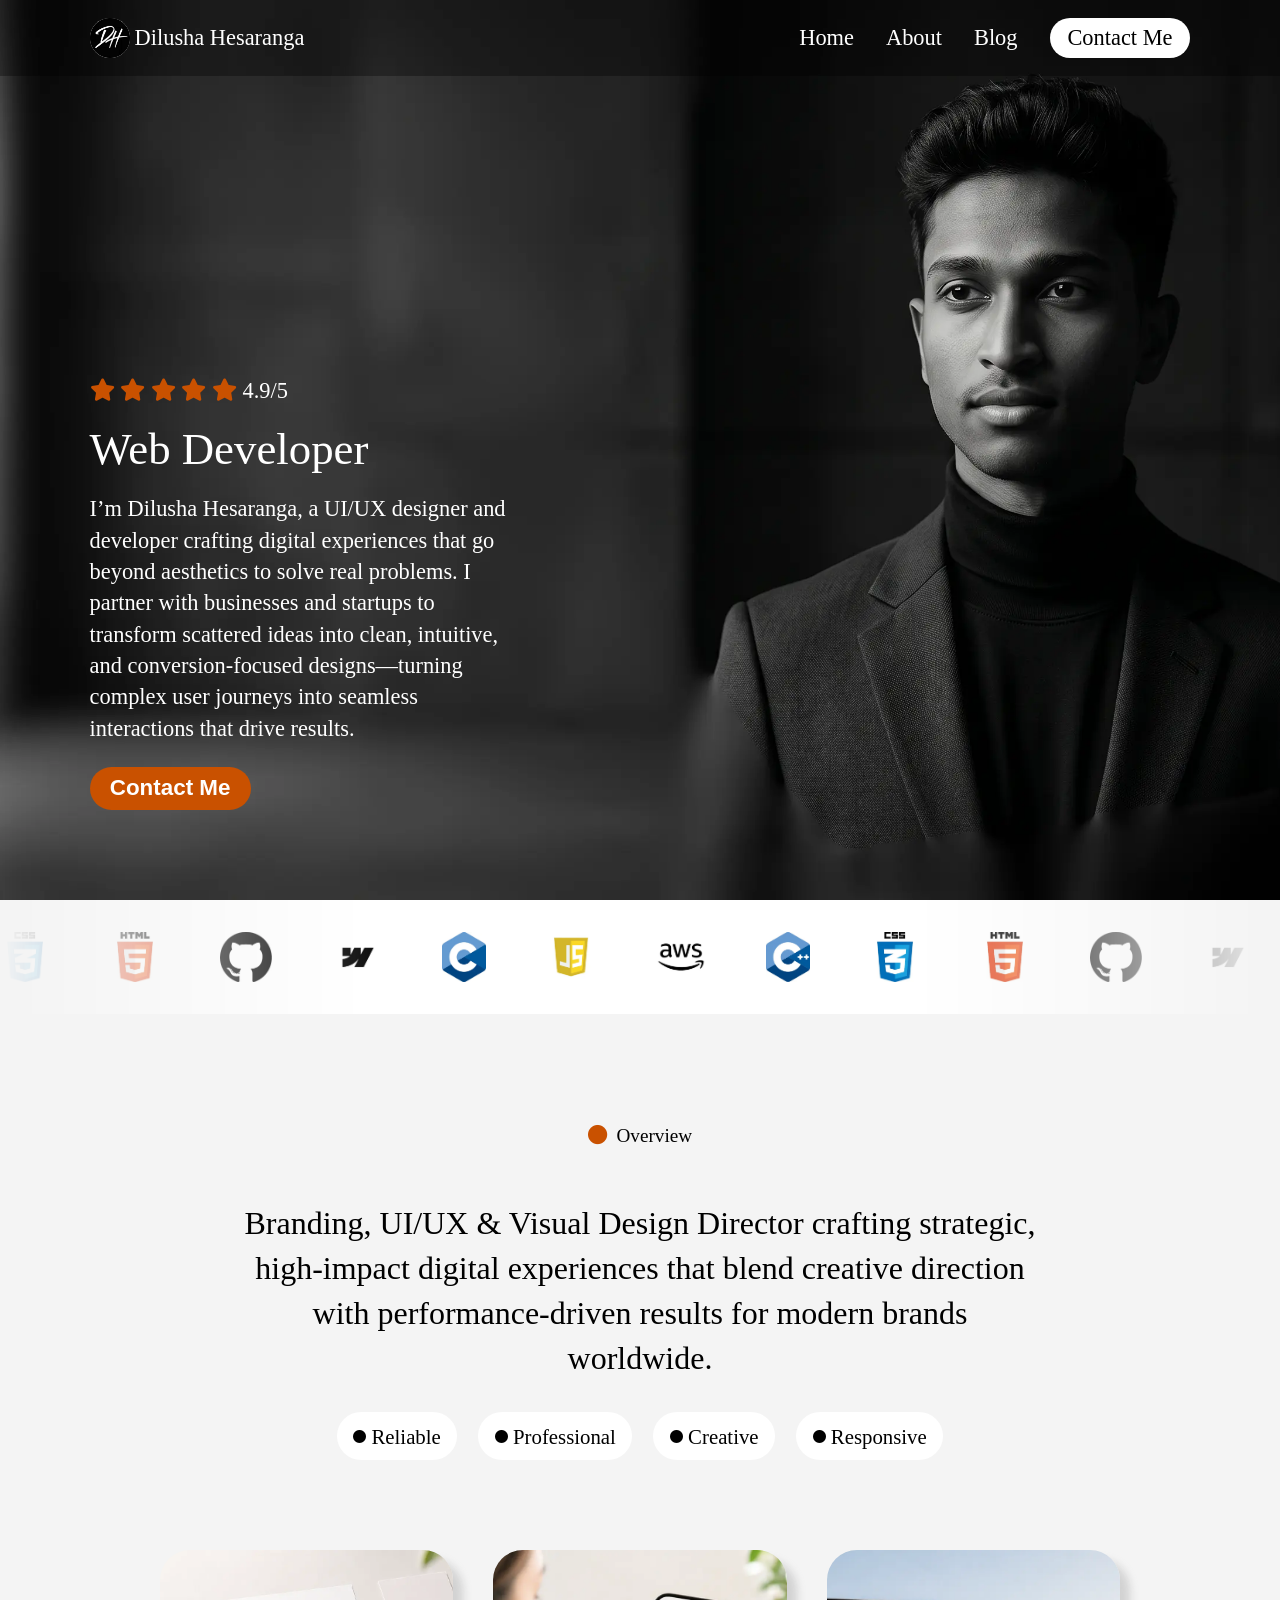
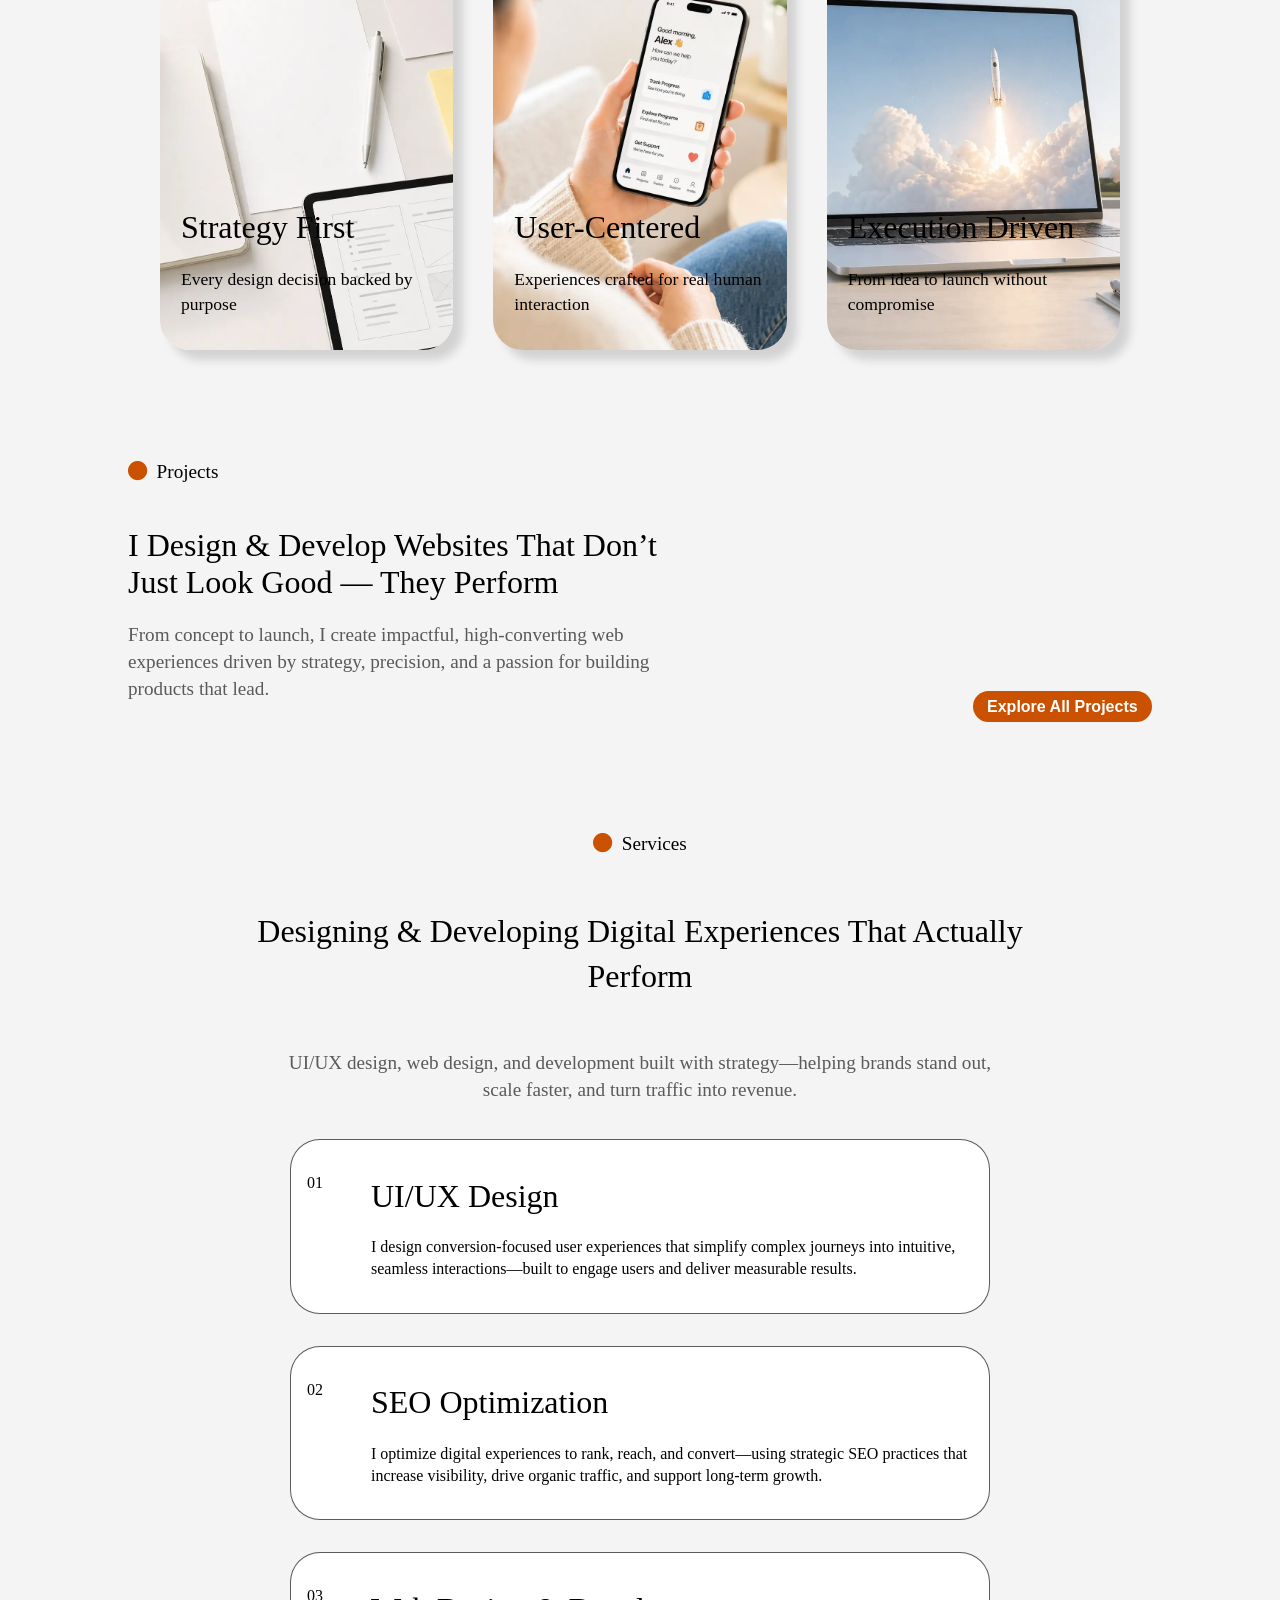
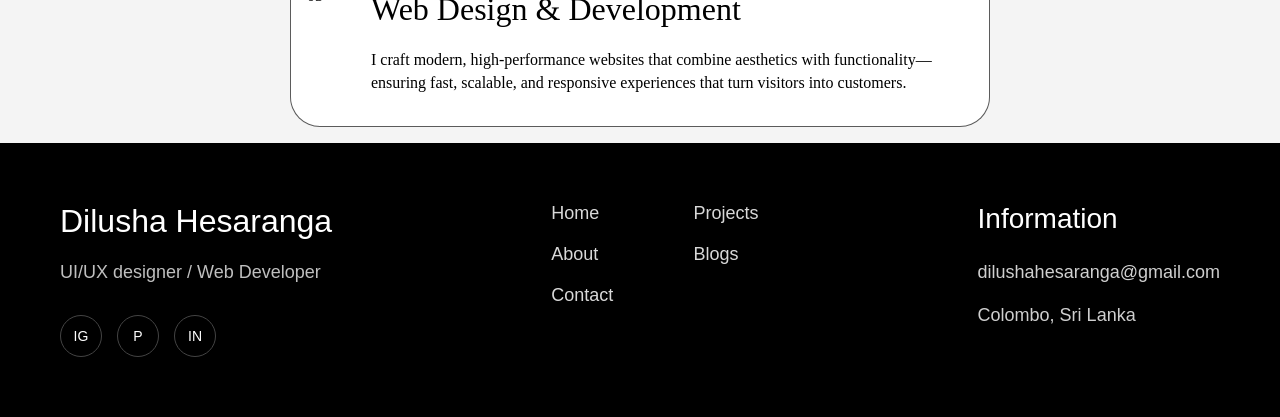
==== commit e88ca28c: "Make the site more consistant and resovled many errors" ====
--- a/index.html
+++ b/index.html
@@ -10,22 +10,27 @@
 </head>
 <body>
     <div class="navbar">
-        <div class="nav-name">
-            <img src="./images/signature.webp" alt="signature-image" loading="lazy">
-            <p class="title-name">Dilusha Hesaranga</p>
-        </div>
-        <div class="nav-links">
-            <a href="index.html">Home</a>
-            <a href="about.html">About</a>
-            <a href="contact.html" id="cta">Contact Me</a>
-        </div>
-        <i class="fa-solid fa-bars" style="color: rgb(255, 255, 255);display: none;"></i>
-        <div class="nav-links-mobile" style="display: none;">
-            <a href="index.html">Home</a>
-            <a href="about.html">About</a>
-            <a href="contact.html" id="cta">Contact Me</a>
-        </div>
-    </div>
+    <div class="nav-name">
+        <img src="./images/signature.webp" alt="signature-image" loading="lazy">
+        <p class="title-name">Dilusha Hesaranga</p>
+    </div>
+
+    <div class="nav-links">
+        <a href="index.html">Home</a>
+        <a href="about.html">About</a>
+        <a href="blog.html">Blog</a>
+        <a href="contact.html" id="cta">Contact Me</a>
+    </div>
+
+    <i class="fa-solid fa-bars menu-icon"></i>
+
+    <div class="nav-links-mobile">
+        <a href="index.html">Home</a>
+        <a href="about.html">About</a>
+        <a href="blog.html">Blog</a>
+        <a href="contact.html" id="cta">Contact Me</a>
+    </div>
+</div>
 
     <div class="hero-section">
         <img src="./images/hero_image.webp" alt="hero-image" id="hero-img">
@@ -156,7 +161,7 @@
             </div>
         </div>
         <div class="col3">
-            <div><p>02</p></div>
+            <div><p>03</p></div>
             <div>
                 <h1>Web Design & Development</h1>
                 <p>I craft modern, high-performance websites that combine aesthetics with functionality—ensuring fast, scalable, and responsive experiences that turn visitors into customers.</p>
--- a/styles/styles.css
+++ b/styles/styles.css
@@ -14,12 +14,15 @@
 
 html{
     scroll-behavior: smooth;
+    overflow-x: hidden;
 }
 
 body{
     margin: 0;
     background-color: var(--grey);
     overflow-x: hidden;
+    width: 100%;
+    max-width: 100vw;
 }
 
 img{
@@ -43,6 +46,7 @@
     font-size: var(--p);
     position: fixed;
     width: 100%;
+    max-width: 100vw;
     box-sizing: border-box;
     z-index: 10;
     background-color: rgba(0, 0, 0, 0.326);
@@ -51,6 +55,14 @@
     top: 0;
 }
 
+.nav-name{
+    display: flex;
+    align-items: center;
+    gap: 5px;
+    color: white;
+    min-width: 0;
+}
+
 .nav-name img{
     height: 40px;
     width: 40px;
@@ -58,14 +70,6 @@
     flex-shrink: 0;
 }
 
-.nav-name{
-    display: flex;
-    align-items: center;
-    gap: 5px;
-    color: white;
-    min-width: 0;
-}
-
 .title-name{
     white-space: nowrap;
 }
@@ -80,6 +84,12 @@
     margin-right: 2rem;
     text-decoration: none;
     color: white;
+}
+.navbar .fa-bars{
+    display: none !important;
+    color: white;
+    cursor: pointer;
+    font-size: 1.3em;
 }
 
 .nav-links a:last-child{
@@ -96,14 +106,24 @@
     justify-content: center;
 }
 
+.fa-bars{
+    color: white;
+    display: none;
+    cursor: pointer;
+    font-size: 1.3em;
+}
+
 .nav-links-mobile{
+    display: none;
     position: absolute;
     top: 100%;
     right: 1.5em;
     width: min(260px, calc(100% - 3em));
     padding: 1em;
-    background-color: rgba(0, 0, 0, 0.88);
+    background-color: rgba(0, 0, 0, 0.90);
     border-radius: 20px;
+    flex-direction: column;
+    gap: 0.5em;
 }
 
 .nav-links-mobile a{
@@ -113,6 +133,10 @@
     padding: 0.7em 0;
 }
 
+.nav-links-mobile.active{
+    display: flex !important;
+}
+
 .hero-section {
     position: relative;
     display: flex;
@@ -120,6 +144,8 @@
     min-height: 100vh;
     justify-content: flex-start;
     padding-top: 90px;
+    width: 100%;
+    overflow: hidden;
 }
 
 .rate-column{
@@ -136,6 +162,7 @@
     left: 0;
     width: 100%;
     height: 100%;
+    max-width: none;
     object-fit: cover;
     z-index: -1;
     animation: imageAnimation 0.8s ease;
@@ -169,28 +196,31 @@
     cursor: pointer;
 }
 
+.marquee-section {
+    width: 100%;
+    max-width: 100vw;
+    overflow: hidden;
+    background-color: white;
+    -webkit-mask-image: linear-gradient(to right, transparent, black 30%, black 70%, transparent);
+    mask-image: linear-gradient(to right, transparent, black 30%, black 70%, transparent);
+}
+
 .displayed-marquee{
     padding: 2em 0;
     display: flex;
-    gap: 6%;
-    align-items: center;
-    justify-content: center;
+    gap: 60px;
+    align-items: center;
+    justify-content: flex-start;
     flex-wrap: nowrap;
     animation: marquee 15s linear infinite;
-    min-width: max-content;
+    width: max-content;
 }
 
 .marquee-section img{
     height: 50px;
     width: auto;
+    max-width: none;
     flex-shrink: 0;
-}
-
-.marquee-section {
-    -webkit-mask-image: linear-gradient(to right, transparent, black 30%, black 70%, transparent);
-    mask-image: linear-gradient(to right, transparent, black 30%, black 70%, transparent);
-    background-color: white;
-    overflow: hidden;
 }
 
 .smtopic{
@@ -208,6 +238,7 @@
     flex-direction: column;
     align-items: center;
     padding: 0 1.5em;
+    width: 100%;
 }
 
 .des-title{
@@ -238,10 +269,13 @@
     padding: 0 10em;
     align-items: stretch;
     gap: 2.5em;
-}
+    width: 100%;
+}
+
 .feature-one,.feature-two,.feature-three{
     box-shadow: 10px 10px 8px rgba(143, 143, 143, 0.331);
 }
+
 .feature-one{
     background-image: url("../images/strategy.webp");
     min-height: 400px;
@@ -252,7 +286,6 @@
     border-radius: var(--cta-rad);
     align-content: end;
     padding: 1em;
-    
 }
 
 .feature-two{
@@ -300,6 +333,7 @@
     align-items: flex-start;
     padding: 0 10%;
     flex-direction: column;
+    width: 100%;
 }
 
 .left-project{
@@ -343,6 +377,7 @@
     justify-content: center;
     align-items: center;
     padding: 0 1.5em;
+    width: 100%;
 }
 
 .col1,.col2,.col3{
@@ -362,6 +397,7 @@
     color: #fff;
     padding: 60px 60px;
     font-family: Arial, sans-serif;
+    width: 100%;
 }
 
 .footer-container {
@@ -441,6 +477,7 @@
     font-size: 18px;
     color: #cfcfcf;
     margin: 0 0 18px;
+    word-break: break-word;
 }
 
 @media (max-width: 1200px) {
@@ -471,7 +508,7 @@
     }
 
     .hero-section{
-        min-height: auto;
+        min-height: 90vh;
         padding-top: 110px;
         padding-bottom: 4em;
         align-items: flex-end;
@@ -527,6 +564,8 @@
     .navbar{
         font-size: 1em;
         gap: 1em;
+        padding-top: 1em;
+        padding-bottom: 1em;
     }
 
     .title-name{
@@ -539,8 +578,10 @@
 
     .navbar .fa-bars{
         display: block !important;
-        cursor: pointer;
-        font-size: 1.2em;
+    }
+
+    .nav-links{
+        display: none;
     }
 
     .hero-section{
@@ -630,6 +671,11 @@
         text-overflow: ellipsis;
     }
 
+    .nav-links-mobile{
+        right: 1em;
+        width: calc(100% - 2em);
+    }
+
     .hero-section{
         min-height: 85vh;
         padding-top: 85px;
@@ -696,6 +742,14 @@
     .feature-two,
     .feature-three{
         min-height: 280px;
+    }
+
+    .displayed-marquee{
+        gap: 30px;
+    }
+
+    .marquee-section img{
+        height: 34px;
     }
 }
 
@@ -738,4 +792,4 @@
     to{
         transform: translateX(-50%);
     }
-}
+}
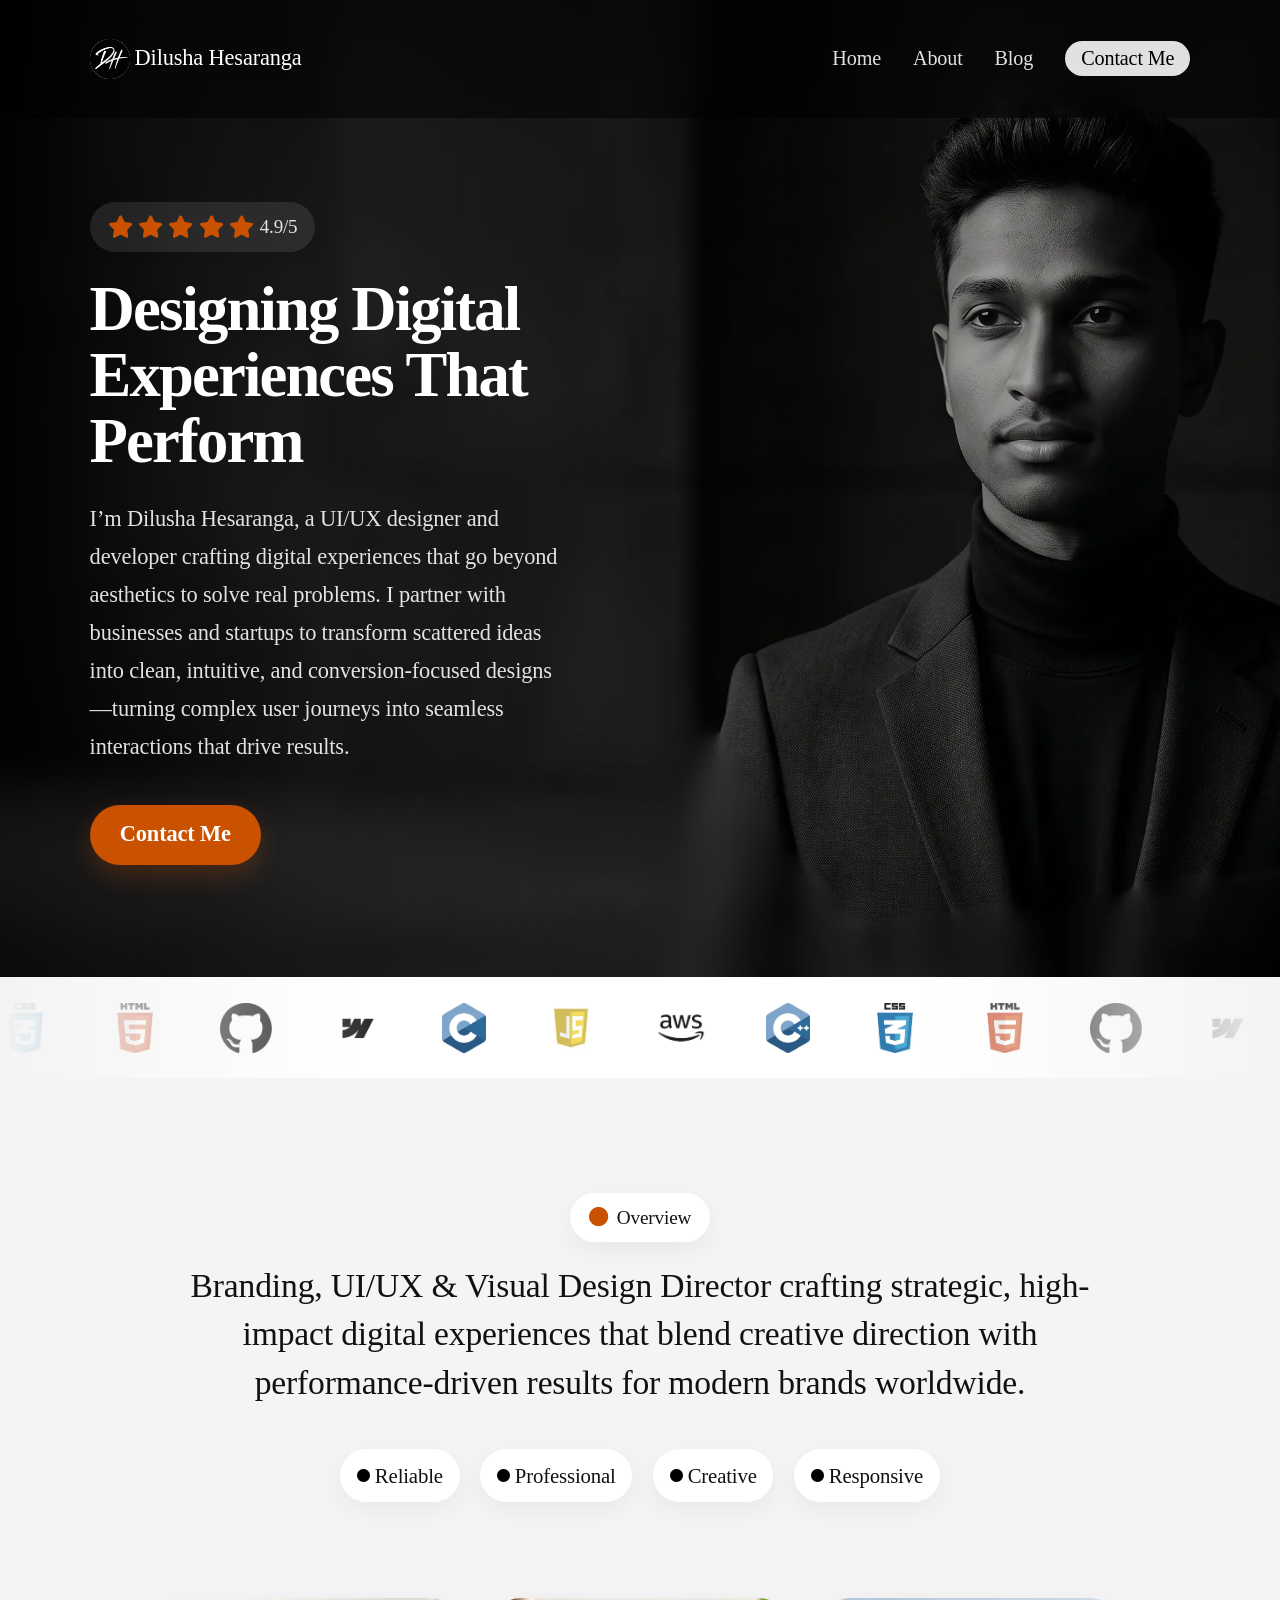
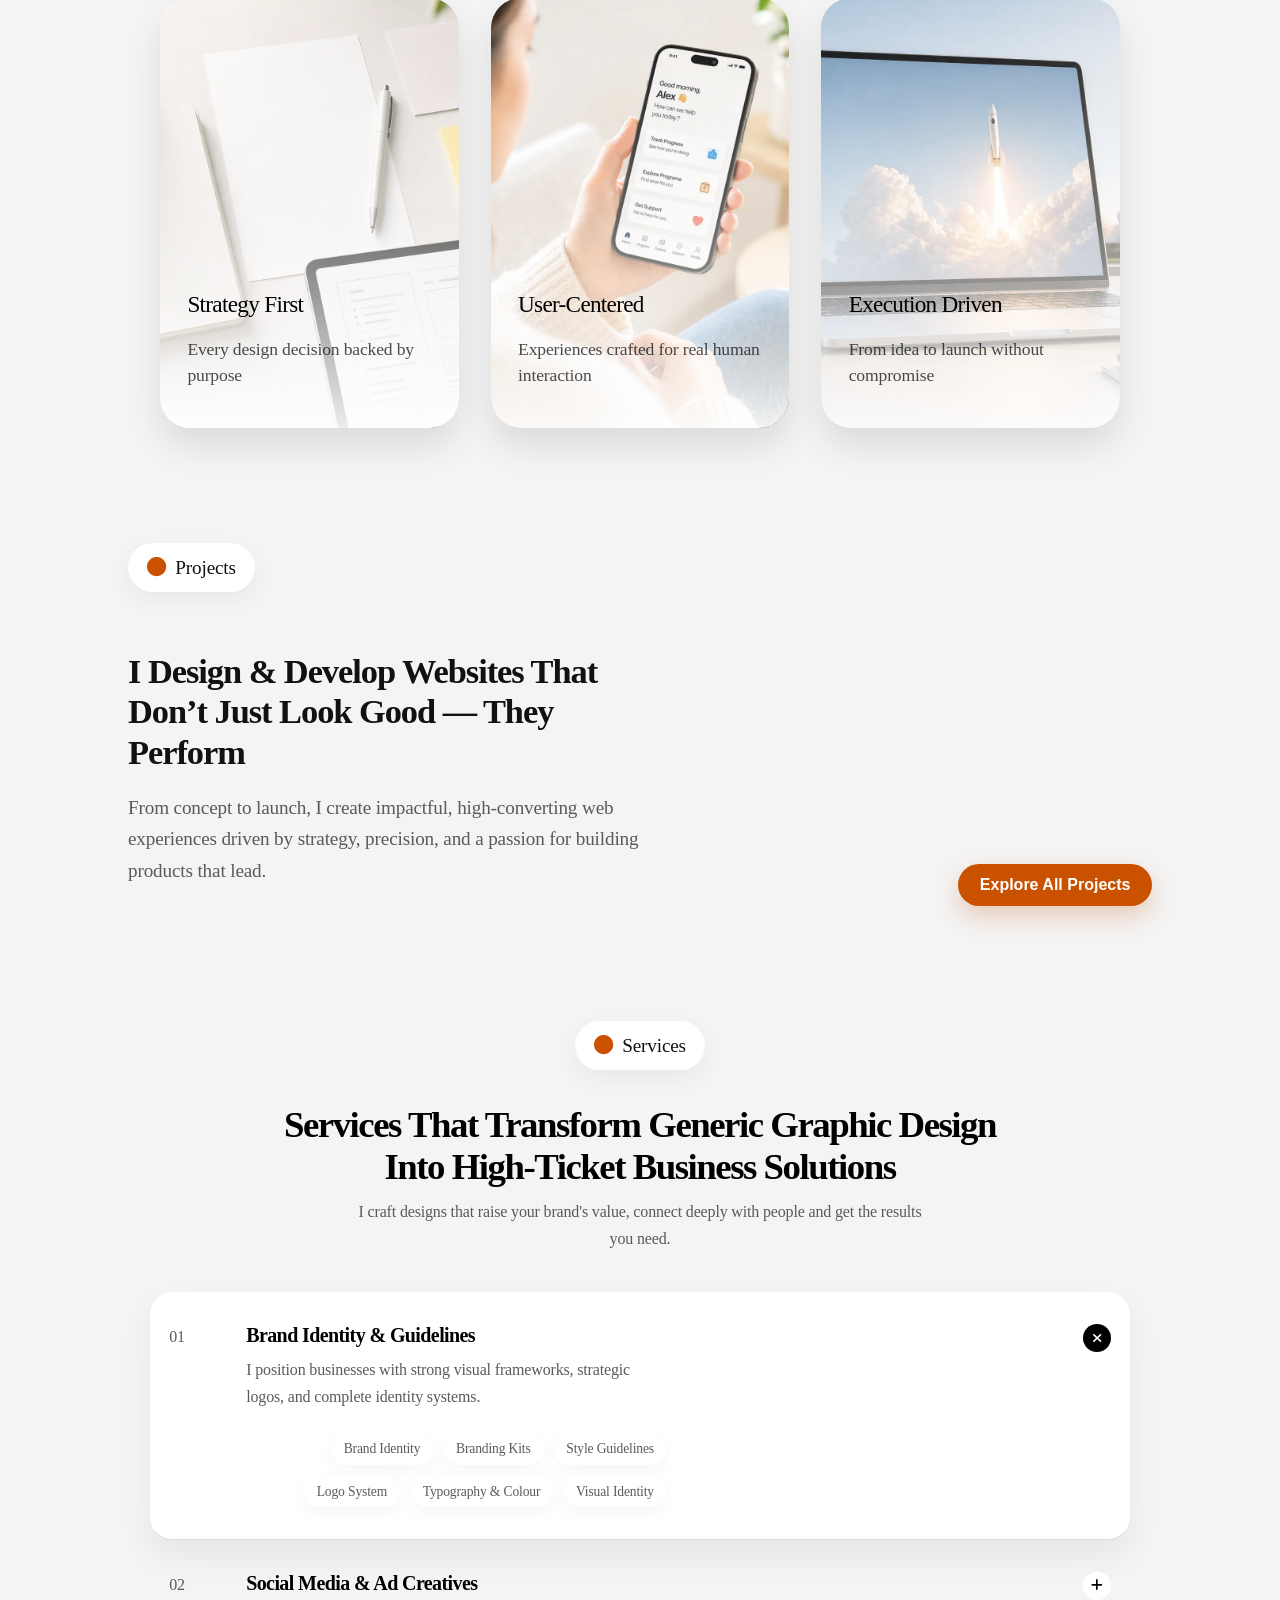
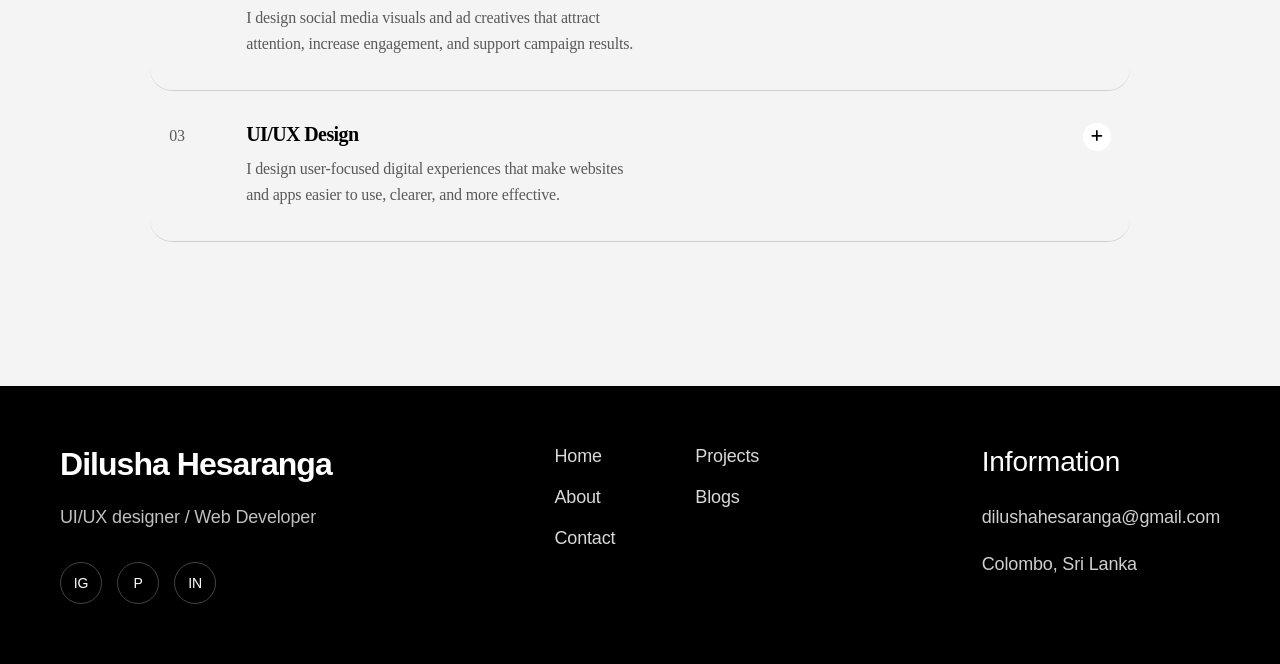
==== commit d37a2b23: "Made the site visually more appealing" ====
--- a/index.html
+++ b/index.html
@@ -6,34 +6,35 @@
     <title>Dilusha Hesaranga</title>
     <link rel="stylesheet" href="./styles/styles.css">
     <link rel="stylesheet" href="https://cdnjs.cloudflare.com/ajax/libs/font-awesome/6.0.0/css/all.min.css">
-
 </head>
 <body>
+
     <div class="navbar">
-    <div class="nav-name">
-        <img src="./images/signature.webp" alt="signature-image" loading="lazy">
-        <p class="title-name">Dilusha Hesaranga</p>
-    </div>
-
-    <div class="nav-links">
-        <a href="index.html">Home</a>
-        <a href="about.html">About</a>
-        <a href="blog.html">Blog</a>
-        <a href="contact.html" id="cta">Contact Me</a>
-    </div>
-
-    <i class="fa-solid fa-bars menu-icon"></i>
-
-    <div class="nav-links-mobile">
-        <a href="index.html">Home</a>
-        <a href="about.html">About</a>
-        <a href="blog.html">Blog</a>
-        <a href="contact.html" id="cta">Contact Me</a>
-    </div>
-</div>
+        <div class="nav-name">
+            <img src="./images/signature.webp" alt="signature-image" loading="lazy">
+            <p class="title-name">Dilusha Hesaranga</p>
+        </div>
+
+        <div class="nav-links">
+            <a href="index.html">Home</a>
+            <a href="about.html">About</a>
+            <a href="blog.html">Blog</a>
+            <a href="contact.html" id="cta">Contact Me</a>
+        </div>
+
+        <i class="fa-solid fa-bars menu-icon"></i>
+
+        <div class="nav-links-mobile">
+            <a href="index.html">Home</a>
+            <a href="about.html">About</a>
+            <a href="blog.html">Blog</a>
+            <a href="contact.html" id="cta">Contact Me</a>
+        </div>
+    </div>
 
     <div class="hero-section">
         <img src="./images/hero_image.webp" alt="hero-image" id="hero-img">
+
         <div class="hero-desc">
             <div class="rate-column">
                 <i class="fa-solid fa-star" style="color: var(--morange);"></i>
@@ -43,27 +44,19 @@
                 <i class="fa-solid fa-star" style="color: var(--morange);"></i>
                 <p>4.9/5</p>
             </div>
-            <h1 id="hero-title"></h1>
+
+            <h1 id="hero-title">Designing Digital Experiences That Perform</h1>
+
             <p>I’m Dilusha Hesaranga, a UI/UX designer and developer crafting digital experiences that go beyond aesthetics to solve real problems. I partner with businesses and startups to transform scattered ideas into clean, intuitive, and conversion-focused designs—turning complex user journeys into seamless interactions that drive results.</p>
-            <button class="cta-hero">
+
+            <a href="./contact.html" class="cta-hero" >
                 Contact Me
-            </button>
-        </div>
-        
+            </a>
+        </div>
     </div>
 
     <div class="marquee-section">
         <div class="displayed-marquee">
-            <img src="./images/css.webp" alt="css" >
-            <img src="./images/html.webp" alt="html">
-            <img src="./images/github.webp" alt="git">
-            <img src="./images/webflow.webp" alt="webflow">
-            <img src="./images/c.webp" alt="c">
-            <img src="./images/js.webp" alt="js">
-            <img src="./images/aws.webp" alt="aws">
-            <img src="./images/c++.webp" alt="c++">
-            
-        
             <img src="./images/css.webp" alt="css">
             <img src="./images/html.webp" alt="html">
             <img src="./images/github.webp" alt="git">
@@ -72,20 +65,30 @@
             <img src="./images/js.webp" alt="js">
             <img src="./images/aws.webp" alt="aws">
             <img src="./images/c++.webp" alt="c++">
-  
-            
-        </div>
-        
-    </div>
-<br><br><br><br><br>
+
+            <img src="./images/css.webp" alt="css">
+            <img src="./images/html.webp" alt="html">
+            <img src="./images/github.webp" alt="git">
+            <img src="./images/webflow.webp" alt="webflow">
+            <img src="./images/c.webp" alt="c">
+            <img src="./images/js.webp" alt="js">
+            <img src="./images/aws.webp" alt="aws">
+            <img src="./images/c++.webp" alt="c++">
+        </div>
+    </div>
+
+    <br><br><br><br><br>
+
     <div class="descriptive-section">
         <div class="smtopic">
             <p><i class="fa-solid fa-circle" style="color: var(--morange);"></i>
             &nbsp;Overview</p>
         </div>
+
         <div class="des-title">
             <p>Branding, UI/UX & Visual Design Director crafting strategic, high-impact digital experiences that blend creative direction with performance-driven results for modern brands worldwide.</p>
         </div>
+
         <div class="des-features">
             <p><i class="fa-solid fa-circle fa-2xs" style="color: rgb(0, 0, 0);"></i>&nbsp;Reliable</p>
             <p><i class="fa-solid fa-circle fa-2xs" style="color: rgb(0, 0, 0);"></i>&nbsp;Professional</p>
@@ -93,38 +96,47 @@
             <p><i class="fa-solid fa-circle fa-2xs" style="color: rgb(0, 0, 0);"></i>&nbsp;Responsive</p>
         </div>
     </div>
-<br><br><br><br><br>
+
+    <br><br><br><br><br>
 
     <div class="features">
-        <div class="feature-one"><h1>Strategy First</h1>
-        <p>Every design decision backed by purpose</p></div>
-        
-        <div class="feature-two"><h1>User-Centered</h1>
-        <p>Experiences crafted for real human interaction</p></div>
-        
-        <div class="feature-three"><h1>Execution Driven</h1>
-        <p>From idea to launch without compromise</p></div>
-        
-        
-    </div>
-<br><br><br><br><br>
+        <div class="feature-one">
+            <h1>Strategy First</h1>
+            <p>Every design decision backed by purpose</p>
+        </div>
+
+        <div class="feature-two">
+            <h1>User-Centered</h1>
+            <p>Experiences crafted for real human interaction</p>
+        </div>
+
+        <div class="feature-three">
+            <h1>Execution Driven</h1>
+            <p>From idea to launch without compromise</p>
+        </div>
+    </div>
+
+    <br><br><br><br><br>
 
     <div class="project-section">
         <div class="smtopic">
             <p><i class="fa-solid fa-circle" style="color: var(--morange);"></i>
-                &nbsp;Projects</p>
-        </div>
+            &nbsp;Projects</p>
+        </div>
+
         <div class="sub-project">
             <div class="left-project">
                 <h1>I Design & Develop Websites That Don’t Just Look Good — They Perform</h1>
                 <p>From concept to launch, I create impactful, high-converting web experiences driven by strategy, precision, and a passion for building products that lead.</p>
             </div>
+
             <div class="right-project">
                 <button class="cta-hero">
-                Explore All Projects
-            </button>
-            </div>
-        </div>
+                    Explore All Projects
+                </button>
+            </div>
+        </div>
+
         <div class="git-projects">
             <div class="git1"></div>
             <div class="git2"></div>
@@ -132,76 +144,138 @@
             <div class="git4"></div>
         </div>
     </div>
-<br><br><br><br><br>
-<div class="descriptive-section">
+
+    <br><br><br><br><br>
+
+    <section class="services-section">
         <div class="smtopic">
             <p><i class="fa-solid fa-circle" style="color: var(--morange);"></i>
             &nbsp;Services</p>
         </div>
-        <div class="des-title">
-            <p>Designing & Developing Digital Experiences That Actually Perform</p>
-        </div>
-        
-        <div class="specp"><p>UI/UX design, web design, and development built with strategy—helping brands stand out, scale faster, and turn traffic into revenue.</p></div>
-        
-    </div>
-    <div class="procolumn">
-        <div class="col1">
-            <div><p>01</p></div>
-            <div>
-                <h1>UI/UX Design</h1>
-                <p>I design conversion-focused user experiences that simplify complex journeys into intuitive, seamless interactions—built to engage users and deliver measurable results.</p>
-            </div>
-        </div>
-        <div class="col2">
-            <div><p>02</p></div>
-            <div>
-                <h1>SEO Optimization</h1>
-                <p>I optimize digital experiences to rank, reach, and convert—using strategic SEO practices that increase visibility, drive organic traffic, and support long-term growth.</p>
-            </div>
-        </div>
-        <div class="col3">
-            <div><p>03</p></div>
-            <div>
-                <h1>Web Design & Development</h1>
-                <p>I craft modern, high-performance websites that combine aesthetics with functionality—ensuring fast, scalable, and responsive experiences that turn visitors into customers.</p>
-            </div>
-            
-        </div>
-    </div>
+
+        <div class="services-heading">
+            <h1>Services That Transform Generic Graphic Design Into High-Ticket Business Solutions</h1>
+        </div>
+
+        <div class="services-desc">
+            <p>I craft designs that raise your brand's value, connect deeply with people and get the results you need.</p>
+        </div>
+
+        <div class="services-list">
+
+            <div class="service-box active">
+                <div class="service-top">
+                    <p class="service-number">01</p>
+
+                    <div class="service-text">
+                        <h2>Brand Identity & Guidelines</h2>
+                        <p>I position businesses with strong visual frameworks, strategic logos, and complete identity systems.</p>
+                    </div>
+
+                    <button type="button" class="service-btn">
+                        <i class="fa-solid fa-xmark"></i>
+                    </button>
+                </div>
+
+                <div class="service-extra">
+
+                    <div class="service-tags">
+                        <span>Brand Identity</span>
+                        <span>Branding Kits</span>
+                        <span>Style Guidelines</span>
+                        <span>Logo System</span>
+                        <span>Typography & Colour</span>
+                        <span>Visual Identity</span>
+                    </div>
+                </div>
+            </div>
+
+            <div class="service-box">
+                <div class="service-top">
+                    <p class="service-number">02</p>
+
+                    <div class="service-text">
+                        <h2>Social Media & Ad Creatives</h2>
+                        <p>I design social media visuals and ad creatives that attract attention, increase engagement, and support campaign results.</p>
+                    </div>
+
+                    <button type="button" class="service-btn">
+                        <i class="fa-solid fa-plus"></i>
+                    </button>
+                </div>
+
+                <div class="service-extra">
+                    <div class="service-tags">
+                        <span>Post Design</span>
+                        <span>Ad Creatives</span>
+                        <span>Campaign Design</span>
+                        <span>Social Branding</span>
+                    </div>
+                </div>
+            </div>
+
+            <div class="service-box">
+                <div class="service-top">
+                    <p class="service-number">03</p>
+
+                    <div class="service-text">
+                        <h2>UI/UX Design</h2>
+                        <p>I design user-focused digital experiences that make websites and apps easier to use, clearer, and more effective.</p>
+                    </div>
+
+                    <button type="button" class="service-btn">
+                        <i class="fa-solid fa-plus"></i>
+                    </button>
+                </div>
+
+                <div class="service-extra">
+                    <div class="service-tags">
+                        <span>Wireframes</span>
+                        <span>User Flow</span>
+                        <span>Web UI</span>
+                        <span>App UI</span>
+                        <span>UX Research</span>
+                    </div>
+                </div>
+            </div>
+
+        </div>
+    </section>
+
     <footer class="footer">
-  <div class="footer-container">
-    <div class="footer-left">
-      <h2>Dilusha Hesaranga</h2>
-      <p>UI/UX designer / Web Developer</p>
-
-      <div class="social-icons">
-        <a href="www.instagram.com">IG</a>
-        <a href="www.pinterest.com">P</a>
-        <a href="www.linkedin.com">IN</a>
-      </div>
-    </div>
-
-    <div class="footer-links">
-      <div>
-        <a href="./index.html">Home</a>
-        <a href="./about.html">About</a>
-        <a href="./contact.html">Contact</a>
-      </div>
-
-      <div>
-        <a href="#">Projects</a>
-        <a href="#">Blogs</a>
-      </div>
-    </div>
-
-    <div class="footer-info">
-      <h3>Information</h3>
-      <p>dilushahesaranga@gmail.com</p>
-      <p>Colombo, Sri Lanka</p>
-    </div>
-  </div>
-</footer>
+        <div class="footer-container">
+            <div class="footer-left">
+                <h2>Dilusha Hesaranga</h2>
+                <p>UI/UX designer / Web Developer</p>
+
+                <div class="social-icons">
+                    <a href="www.instagram.com">IG</a>
+                    <a href="www.pinterest.com">P</a>
+                    <a href="www.linkedin.com">IN</a>
+                </div>
+            </div>
+
+            <div class="footer-links">
+                <div>
+                    <a href="./index.html">Home</a>
+                    <a href="./about.html">About</a>
+                    <a href="./contact.html">Contact</a>
+                </div>
+
+                <div>
+                    <a href="#">Projects</a>
+                    <a href="./blog.html">Blogs</a>
+                </div>
+            </div>
+
+            <div class="footer-info">
+                <h3>Information</h3>
+                <p>dilushahesaranga@gmail.com</p>
+                <p>Colombo, Sri Lanka</p>
+            </div>
+        </div>
+    </footer>
+
     <script src="scripts/script.js" defer></script>
 </body>
 </html>
--- a/styles/styles.css
+++ b/styles/styles.css
@@ -23,6 +23,12 @@
     overflow-x: hidden;
     width: 100%;
     max-width: 100vw;
+    color: #111;
+    letter-spacing: -0.01em;
+}
+
+body > br{
+    display: none;
 }
 
 img{
@@ -31,17 +37,24 @@
 }
 
 h1{
-    font-weight: 500;
+    font-weight: 600;
+    letter-spacing: -0.03em;
+}
+
+h2{
+    letter-spacing: -0.03em;
 }
 
 p{
-    line-height: 1.4em;
+    line-height: 1.65em;
 }
 
 .navbar{
     display: flex;
     justify-content: space-between;
     padding: var(--upadding);
+    padding-top: 0.8em;
+    padding-bottom: 0.8em;
     align-items: center;
     font-size: var(--p);
     position: fixed;
@@ -49,7 +62,8 @@
     max-width: 100vw;
     box-sizing: border-box;
     z-index: 10;
-    background-color: rgba(0, 0, 0, 0.326);
+    background-color: rgba(0, 0, 0, 0.48);
+    backdrop-filter: blur(12px);
     animation: slideFromTop 1s ease;
     left: 0;
     top: 0;
@@ -84,12 +98,14 @@
     margin-right: 2rem;
     text-decoration: none;
     color: white;
-}
-.navbar .fa-bars{
-    display: none !important;
-    color: white;
-    cursor: pointer;
-    font-size: 1.3em;
+    font-size: 0.9em;
+    opacity: 0.88;
+    transition: 0.3s ease;
+}
+
+.nav-links a:hover{
+    opacity: 1;
+    color: var(--morange);
 }
 
 .nav-links a:last-child{
@@ -104,11 +120,18 @@
     display: inline-flex;
     align-items: center;
     justify-content: center;
-}
-
-.fa-bars{
+    transition: 0.3s ease;
+}
+
+#cta:hover{
+    background-color: var(--morange);
     color: white;
-    display: none;
+    transform: translateY(-2px);
+}
+
+.navbar .fa-bars{
+    display: none !important;
+    color: white;
     cursor: pointer;
     font-size: 1.3em;
 }
@@ -148,12 +171,30 @@
     overflow: hidden;
 }
 
+.hero-section::after{
+    content: "";
+    position: absolute;
+    inset: 0;
+    background: linear-gradient(to right, rgba(0,0,0,0.78), rgba(0,0,0,0.35), rgba(0,0,0,0.15));
+    z-index: 0;
+}
+
 .rate-column{
     display: flex;
     align-items: center;
     gap: 0.25em;
-    margin: 0 0 -1em 0;
+    margin: 0 0 0.4em 0;
     flex-wrap: wrap;
+    background-color: rgba(255,255,255,0.10);
+    width: fit-content;
+    padding: 0.4em 0.8em;
+    border-radius: var(--cta-rad);
+    backdrop-filter: blur(8px);
+}
+
+.rate-column p{
+    margin: 0;
+    font-size: 0.85em;
 }
 
 #hero-img {
@@ -170,9 +211,9 @@
 
 .hero-desc {
     position: relative;
-    z-index: 1;
-    padding: 4em;
-    max-width: 600px;
+    z-index: 2;
+    padding: 5em 4em;
+    max-width: 650px;
     width: 100%;
     color: white;
     font-size: var(--p);
@@ -182,18 +223,42 @@
 
 #hero-title{
     word-break: break-word;
+    font-size: 2.8em;
+    line-height: 1.05em;
+    margin: 0.4em 0;
+    font-weight: 650;
+    max-width: 700px;
+}
+
+.hero-desc p{
+    max-width: 590px;
+    color: rgba(255,255,255,0.88);
+    line-height: 1.7em;
 }
 
 .cta-hero{
     background-color: var(--morange);
     color: white;
     font-size: 1em;
-    padding: 0.4em 0.9em;
+    padding: 0.75em 1.35em;
     border-radius: var(--cta-rad);
     max-width: fit-content;
     font-weight: bold;
     border: none;
     cursor: pointer;
+    text-decoration: none;
+    display: inline-flex;
+    align-items: center;
+    justify-content: center;
+    margin-top: 0.7em;
+    transition: 0.3s ease;
+    box-shadow: 0 10px 25px rgba(201, 81, 0, 0.25);
+}
+
+.cta-hero:hover{
+    transform: translateY(-3px);
+    box-shadow: 0 14px 30px rgba(201, 81, 0, 0.35);
+    background-color: rgb(230, 93, 0);
 }
 
 .marquee-section {
@@ -203,10 +268,11 @@
     background-color: white;
     -webkit-mask-image: linear-gradient(to right, transparent, black 30%, black 70%, transparent);
     mask-image: linear-gradient(to right, transparent, black 30%, black 70%, transparent);
+    box-shadow: 0 10px 30px rgba(0,0,0,0.04);
 }
 
 .displayed-marquee{
-    padding: 2em 0;
+    padding: 1.6em 0;
     display: flex;
     gap: 60px;
     align-items: center;
@@ -221,6 +287,15 @@
     width: auto;
     max-width: none;
     flex-shrink: 0;
+    filter: grayscale(20%);
+    opacity: 0.88;
+    transition: 0.3s ease;
+}
+
+.marquee-section img:hover{
+    filter: grayscale(0);
+    opacity: 1;
+    transform: scale(1.08);
 }
 
 .smtopic{
@@ -231,6 +306,11 @@
 
 .smtopic p{
     font-size: 1.2em;
+    background-color: white;
+    padding: 0.45em 1em;
+    border-radius: var(--cta-rad);
+    box-shadow: 0 8px 25px rgba(0,0,0,0.05);
+    margin-bottom: 1em;
 }
 
 .descriptive-section{
@@ -239,13 +319,21 @@
     align-items: center;
     padding: 0 1.5em;
     width: 100%;
+    margin-top: 6em;
 }
 
 .des-title{
     font-size: 2em;
     font-weight: 500;
-    max-width: 800px;
+    max-width: 900px;
     text-align: center;
+}
+
+.des-title p{
+    font-size: 1.05em;
+    line-height: 1.45em;
+    margin: 0;
+    color: #111;
 }
 
 .des-features{
@@ -254,6 +342,7 @@
     font-size: 1.3em;
     flex-wrap: wrap;
     justify-content: center;
+    margin-top: 2em;
 }
 
 .des-features p{
@@ -261,6 +350,12 @@
     padding: 0.45em 0.8em;
     border-radius: var(--cta-rad);
     margin: 0;
+    box-shadow: 0 8px 25px rgba(0,0,0,0.05);
+    transition: 0.3s ease;
+}
+
+.des-features p:hover{
+    transform: translateY(-3px);
 }
 
 .features{
@@ -268,48 +363,60 @@
     grid-template-columns: repeat(3, 1fr);
     padding: 0 10em;
     align-items: stretch;
-    gap: 2.5em;
-    width: 100%;
-}
-
-.feature-one,.feature-two,.feature-three{
-    box-shadow: 10px 10px 8px rgba(143, 143, 143, 0.331);
+    gap: 2em;
+    width: 100%;
+    margin-top: 6em;
+}
+
+.feature-one,
+.feature-two,
+.feature-three{
+    position: relative;
+    overflow: hidden;
+    min-height: 430px;
+    padding: 1.4em;
+    box-shadow: 0 18px 35px rgba(0,0,0,0.10);
+    transition: 0.35s ease;
 }
 
 .feature-one{
     background-image: url("../images/strategy.webp");
-    min-height: 400px;
     width: 100%;
     background-size: cover;
     background-position: center;
     color: black;
     border-radius: var(--cta-rad);
     align-content: end;
-    padding: 1em;
 }
 
 .feature-two{
     background-image: url("../images/user.webp");
-    min-height: 400px;
     width: 100%;
     background-size: cover;
     background-position: center;
     color: black;
     border-radius: var(--cta-rad);
     align-content: end;
-    padding: 1em;
 }
 
 .feature-three{
     background-image: url("../images/execution.webp");
-    min-height: 400px;
     width: 100%;
     background-size: cover;
     background-position: center;
     color: black;
     border-radius: var(--cta-rad);
     align-content: end;
-    padding: 1em;
+}
+
+.feature-one::after,
+.feature-two::after,
+.feature-three::after{
+    content: "";
+    position: absolute;
+    inset: 0;
+    background: linear-gradient(to top, rgba(255,255,255,0.92), rgba(255,255,255,0.35), transparent);
+    z-index: 0;
 }
 
 .feature-one h1,
@@ -318,14 +425,32 @@
 .feature-two p,
 .feature-three h1,
 .feature-three p{
+    position: relative;
+    z-index: 1;
     margin-left: 5px;
     font-weight: 500;
+}
+
+.feature-one h1,
+.feature-two h1,
+.feature-three h1{
+    font-size: 1.45em;
+    margin-bottom: 0.3em;
 }
 
 .feature-one p,
 .feature-three p,
 .feature-two p{
     font-size: 1.1em;
+    color: rgba(0,0,0,0.70);
+    line-height: 1.5em;
+}
+
+.feature-one:hover,
+.feature-two:hover,
+.feature-three:hover{
+    transform: translateY(-8px);
+    box-shadow: 0 22px 45px rgba(0,0,0,0.15);
 }
 
 .project-section{
@@ -334,6 +459,7 @@
     padding: 0 10%;
     flex-direction: column;
     width: 100%;
+    margin-top: 6em;
 }
 
 .left-project{
@@ -341,12 +467,16 @@
 }
 
 .left-project h1{
-    font-weight: 500;
+    font-size: 2.15em;
+    line-height: 1.18em;
+    font-weight: 650;
+    margin-bottom: 0.5em;
 }
 
 .left-project p{
     font-size: var(--sp);
     color: var(--darkgrey);
+    line-height: 1.65em;
 }
 
 .sub-project{
@@ -355,6 +485,7 @@
     justify-content: space-between;
     width: 100%;
     gap: 2em;
+    margin-top: 1em;
 }
 
 .right-project{
@@ -363,33 +494,166 @@
     justify-content: flex-end;
 }
 
-.specp{
-    font-size: var(--sp);
+.services-section{
+    width: 100%;
+    padding: 0 10% 5em 10%;
+    margin-top: 6em;
+}
+
+.services-heading{
+    max-width: 720px;
+    margin: 0 auto;
+    text-align: center;
+}
+
+.services-heading h1{
+    font-size: 2.3em;
+    line-height: 1.15em;
+    margin: 0.4em 0 0.3em 0;
+    font-weight: 650;
+    color: black;
+    letter-spacing: -0.04em;
+}
+
+.services-desc{
+    max-width: 580px;
+    margin: 0 auto 2.5em auto;
+    text-align: center;
+}
+
+.services-desc p{
+    font-size: 1em;
     color: var(--darkgrey);
-    max-width: 790px;
-    text-align: center;
-    padding: 0 1.5em;
-}
-
-.procolumn{
-    display: flex;
-    flex-direction: column;
+    margin: 0;
+    line-height: 1.65em;
+}
+
+.services-list{
+    max-width: 980px;
+    margin: 0 auto;
+}
+
+.service-box{
+    border-bottom: 1px solid rgba(65, 65, 65, 0.20);
+    padding: 2em 1.2em;
+    border-radius: 22px;
+    transition: 0.3s ease;
+}
+
+.service-box:hover{
+    background-color: rgba(255,255,255,0.65);
+}
+
+.service-box.active{
+    background-color: white;
+    box-shadow: 0 16px 35px rgba(0,0,0,0.06);
+}
+
+.service-top{
+    display: flex;
+    align-items: flex-start;
+    gap: 2em;
+}
+
+.service-number{
+    width: 45px;
+    color: var(--darkgrey);
+    margin: 0;
+    flex-shrink: 0;
+}
+
+.service-text{
+    flex: 1;
+}
+
+.service-text h2{
+    font-size: 1.25em;
+    margin: 0 0 0.5em 0;
+    font-weight: 650;
+    color: black;
+}
+
+.service-text p{
+    max-width: 390px;
+    margin: 0;
+    color: var(--darkgrey);
+    font-size: 1em;
+    line-height: 1.65em;
+}
+
+.service-btn{
+    width: 28px;
+    height: 28px;
+    border-radius: 100%;
+    border: none;
+    background-color: white;
+    color: black;
+    cursor: pointer;
+    display: flex;
+    align-items: center;
     justify-content: center;
-    align-items: center;
-    padding: 0 1.5em;
-    width: 100%;
-}
-
-.col1,.col2,.col3{
-    display: flex;
-    max-width: 700px;
-    width: 100%;
-    gap: 3em;
+    flex-shrink: 0;
+    transition: 0.3s ease;
+}
+
+.service-btn:hover{
+    transform: scale(1.1);
+}
+
+.service-box.active .service-btn{
+    background-color: black;
+    color: white;
+}
+
+.service-extra{
+    display: none;
+    margin-left: 77px;
+    margin-top: 1.5em;
+}
+
+.service-box.active .service-extra{
+    display: flex;
+    align-items: flex-start;
+    justify-content: space-between;
+    gap: 2em;
+    flex-wrap: wrap;
+}
+
+.service-images{
+    display: flex;
+    gap: 0.8em;
+    flex-wrap: wrap;
+}
+
+.service-images img{
+    width: 95px;
+    height: 60px;
+    object-fit: cover;
+    border-radius: 6px;
+}
+
+.service-tags{
+    display: flex;
+    gap: 0.7em;
+    flex-wrap: wrap;
+    justify-content: flex-end;
+    max-width: 420px;
+}
+
+.service-tags span{
     background-color: white;
-    margin: 1em;
-    padding: 1em;
-    border: 1px solid var(--darkgrey);
+    padding: 0.55em 0.9em;
     border-radius: var(--cta-rad);
+    font-size: 0.85em;
+    color: var(--darkgrey);
+    transition: 0.3s ease;
+    box-shadow: 0 6px 18px rgba(0,0,0,0.04);
+}
+
+.service-tags span:hover{
+    transform: translateY(-2px);
+    background-color: var(--morange);
+    color: white;
 }
 
 .footer {
@@ -398,6 +662,7 @@
     padding: 60px 60px;
     font-family: Arial, sans-serif;
     width: 100%;
+    margin-top: 4em;
 }
 
 .footer-container {
@@ -410,7 +675,7 @@
 
 .footer-left h2 {
     font-size: 32px;
-    font-weight: 500;
+    font-weight: 650;
     margin: 0 0 20px;
 }
 
@@ -437,11 +702,13 @@
     text-decoration: none;
     color: #fff;
     font-size: 14px;
-    transition: 0.3s;
+    transition: 0.3s ease;
 }
 
 .social-icons a:hover {
-    border-color: #fff;
+    transform: translateY(-3px);
+    border-color: var(--morange);
+    color: var(--morange);
 }
 
 .footer-links {
@@ -460,11 +727,11 @@
     color: #d9d9d9;
     text-decoration: none;
     font-size: 18px;
-    transition: 0.3s;
+    transition: 0.3s ease;
 }
 
 .footer-links a:hover {
-    color: #fff;
+    color: var(--morange);
 }
 
 .footer-info h3 {
@@ -493,6 +760,10 @@
     .project-section{
         padding: 0 6%;
     }
+
+    .services-section{
+        padding: 0 7% 5em 7%;
+    }
 }
 
 @media (max-width: 992px) {
@@ -516,7 +787,18 @@
 
     .hero-desc{
         max-width: 100%;
-        padding: 3em 2em;
+        padding: 4em 2em;
+    }
+
+    #hero-title{
+        font-size: 2.2em;
+    }
+
+    .descriptive-section,
+    .features,
+    .project-section,
+    .services-section{
+        margin-top: 4.5em;
     }
 
     .des-title{
@@ -537,8 +819,28 @@
         max-width: 100%;
     }
 
+    .left-project h1{
+        font-size: 1.85em;
+    }
+
     .right-project{
         width: 100%;
+        justify-content: flex-start;
+    }
+
+    .services-section{
+        padding: 0 5% 4em 5%;
+    }
+
+    .services-heading h1{
+        font-size: 2em;
+    }
+
+    .service-box.active .service-extra{
+        flex-direction: column;
+    }
+
+    .service-tags{
         justify-content: flex-start;
     }
 
@@ -580,20 +882,29 @@
         display: block !important;
     }
 
-    .nav-links{
-        display: none;
-    }
-
     .hero-section{
         align-items: flex-end;
         min-height: 90vh;
     }
 
+    .hero-section::after{
+        background: linear-gradient(to top, rgba(0,0,0,0.82), rgba(0,0,0,0.40));
+    }
+
     .hero-desc{
         padding: 2em 1.2em;
         font-size: 1.05em;
     }
 
+    #hero-title{
+        font-size: 1.9em;
+        line-height: 1.12em;
+    }
+
+    .hero-desc p{
+        line-height: 1.6em;
+    }
+
     .rate-column{
         margin-bottom: 0;
     }
@@ -607,6 +918,13 @@
         height: 40px;
     }
 
+    .descriptive-section,
+    .features,
+    .project-section,
+    .services-section{
+        margin-top: 3.8em;
+    }
+
     .des-title{
         font-size: 1.45em;
     }
@@ -619,21 +937,53 @@
     .features{
         grid-template-columns: 1fr;
         padding: 0 1.2em;
+        gap: 1.4em;
     }
 
     .feature-one,
     .feature-two,
     .feature-three{
-        min-height: 320px;
+        min-height: 340px;
     }
 
     .project-section{
         padding: 0 1.2em;
     }
 
-    .col1,.col2,.col3{
-        flex-direction: column;
+    .left-project h1{
+        font-size: 1.6em;
+    }
+
+    .services-section{
+        padding: 0 1.2em 4em 1.2em;
+    }
+
+    .services-heading h1{
+        font-size: 1.7em;
+    }
+
+    .services-desc p{
+        font-size: 0.95em;
+    }
+
+    .service-top{
         gap: 1em;
+    }
+
+    .service-number{
+        width: 35px;
+    }
+
+    .service-extra{
+        margin-left: 51px;
+    }
+
+    .service-text h2{
+        font-size: 1.15em;
+    }
+
+    .service-text p{
+        font-size: 0.95em;
     }
 
     .footer {
@@ -689,24 +1039,71 @@
         font-size: 0.95em;
     }
 
+    #hero-title{
+        font-size: 1.55em;
+    }
+
     .cta-hero{
         width: 100%;
         max-width: 220px;
         text-align: center;
+        text-decoration: none;
+        padding: 0.7em 1.1em;
+    }
+
+    .descriptive-section,
+    .features,
+    .project-section,
+    .services-section{
+        margin-top: 3.2em;
     }
 
     .des-title{
         font-size: 1.25em;
     }
 
-    .specp{
-        padding: 0 1em;
-    }
-
-    .col1,.col2,.col3{
-        padding: 0.9em;
+    .des-title p{
+        font-size: 0.95em;
+    }
+
+    .services-heading h1{
+        font-size: 1.45em;
+    }
+
+    .services-desc{
+        margin-bottom: 1.5em;
+    }
+
+    .service-box{
+        padding: 1.5em 0.8em;
+    }
+
+    .service-top{
+        gap: 0.8em;
+    }
+
+    .service-number{
+        width: 28px;
+        font-size: 0.9em;
+    }
+
+    .service-extra{
         margin-left: 0;
-        margin-right: 0;
+    }
+
+    .service-btn{
+        width: 25px;
+        height: 25px;
+        font-size: 0.75em;
+    }
+
+    .service-images img{
+        width: 75px;
+        height: 50px;
+    }
+
+    .service-tags span{
+        font-size: 0.8em;
     }
 
     .footer-links {
@@ -733,6 +1130,10 @@
         font-size: 0.95em;
     }
 
+    #hero-title{
+        font-size: 1.3em;
+    }
+
     .des-features{
         flex-direction: column;
         align-items: center;
@@ -750,6 +1151,10 @@
 
     .marquee-section img{
         height: 34px;
+    }
+
+    .services-heading h1{
+        font-size: 1.3em;
     }
 }
 
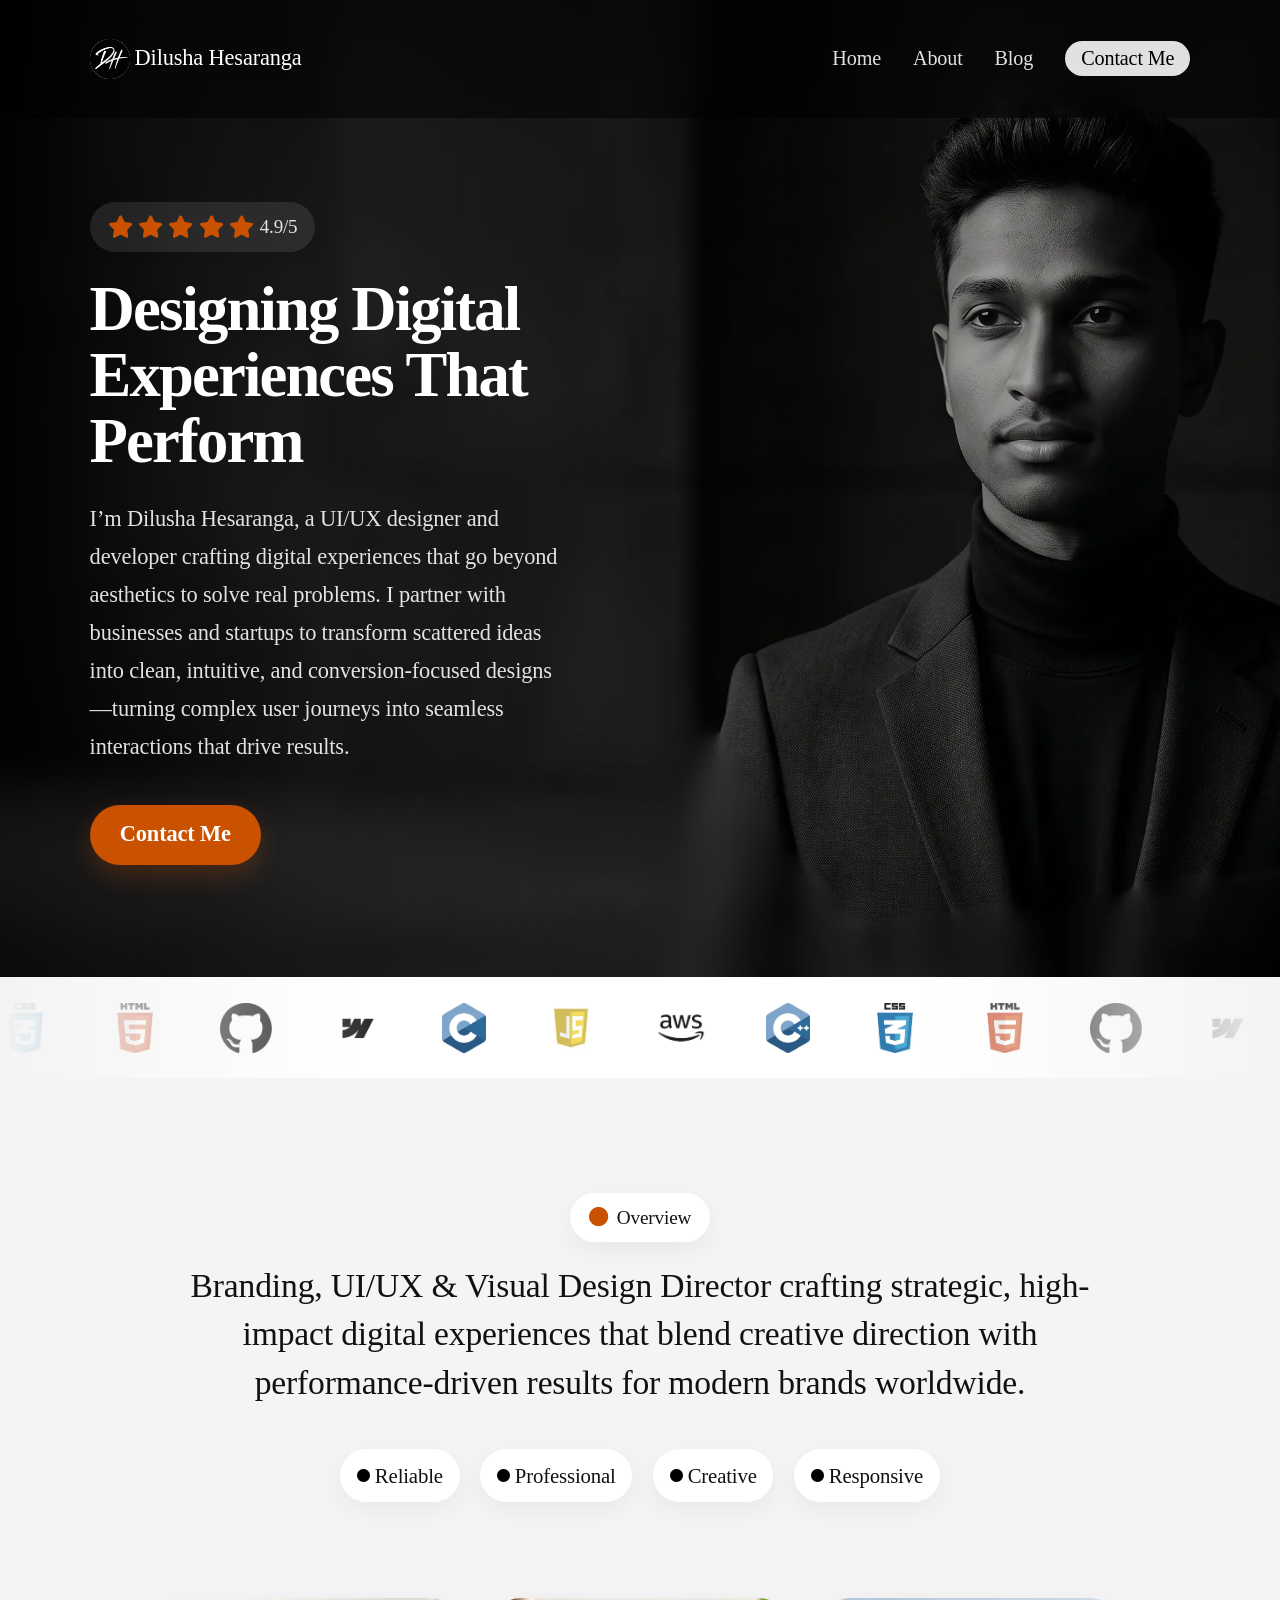
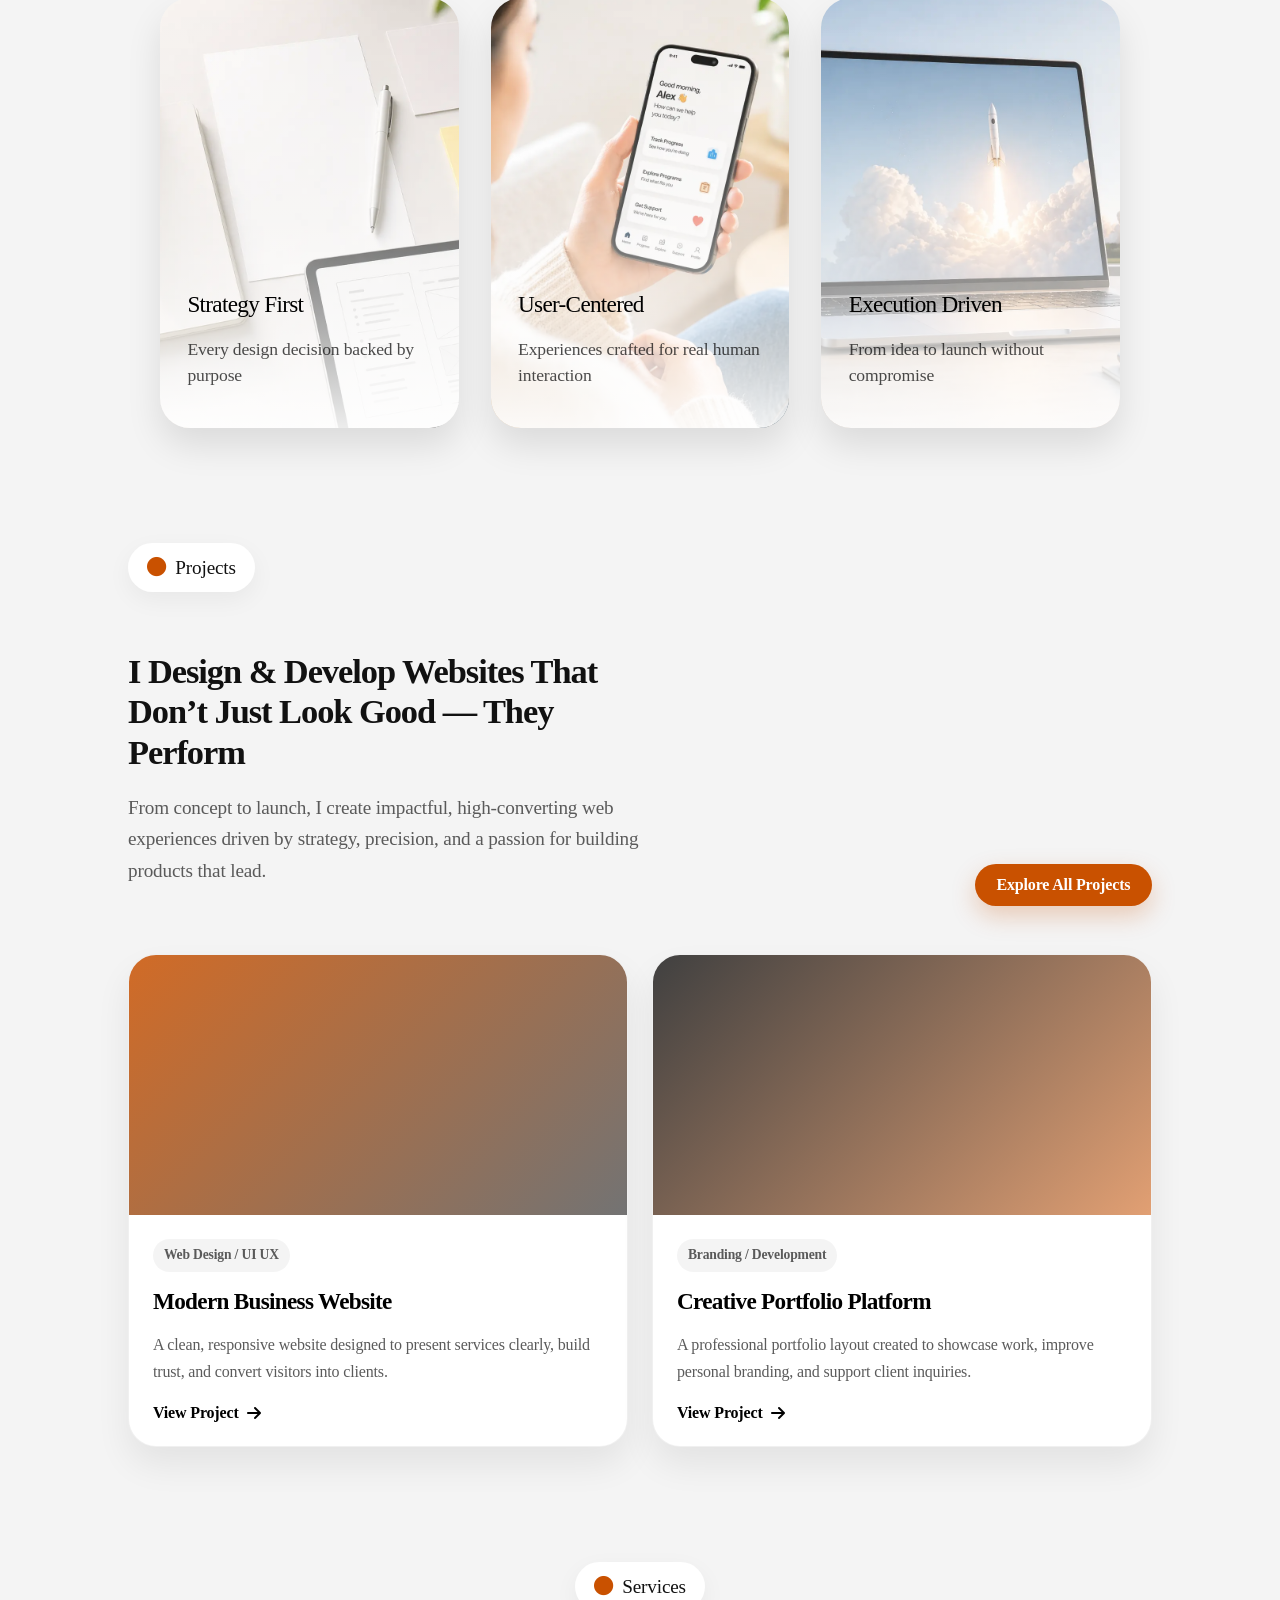
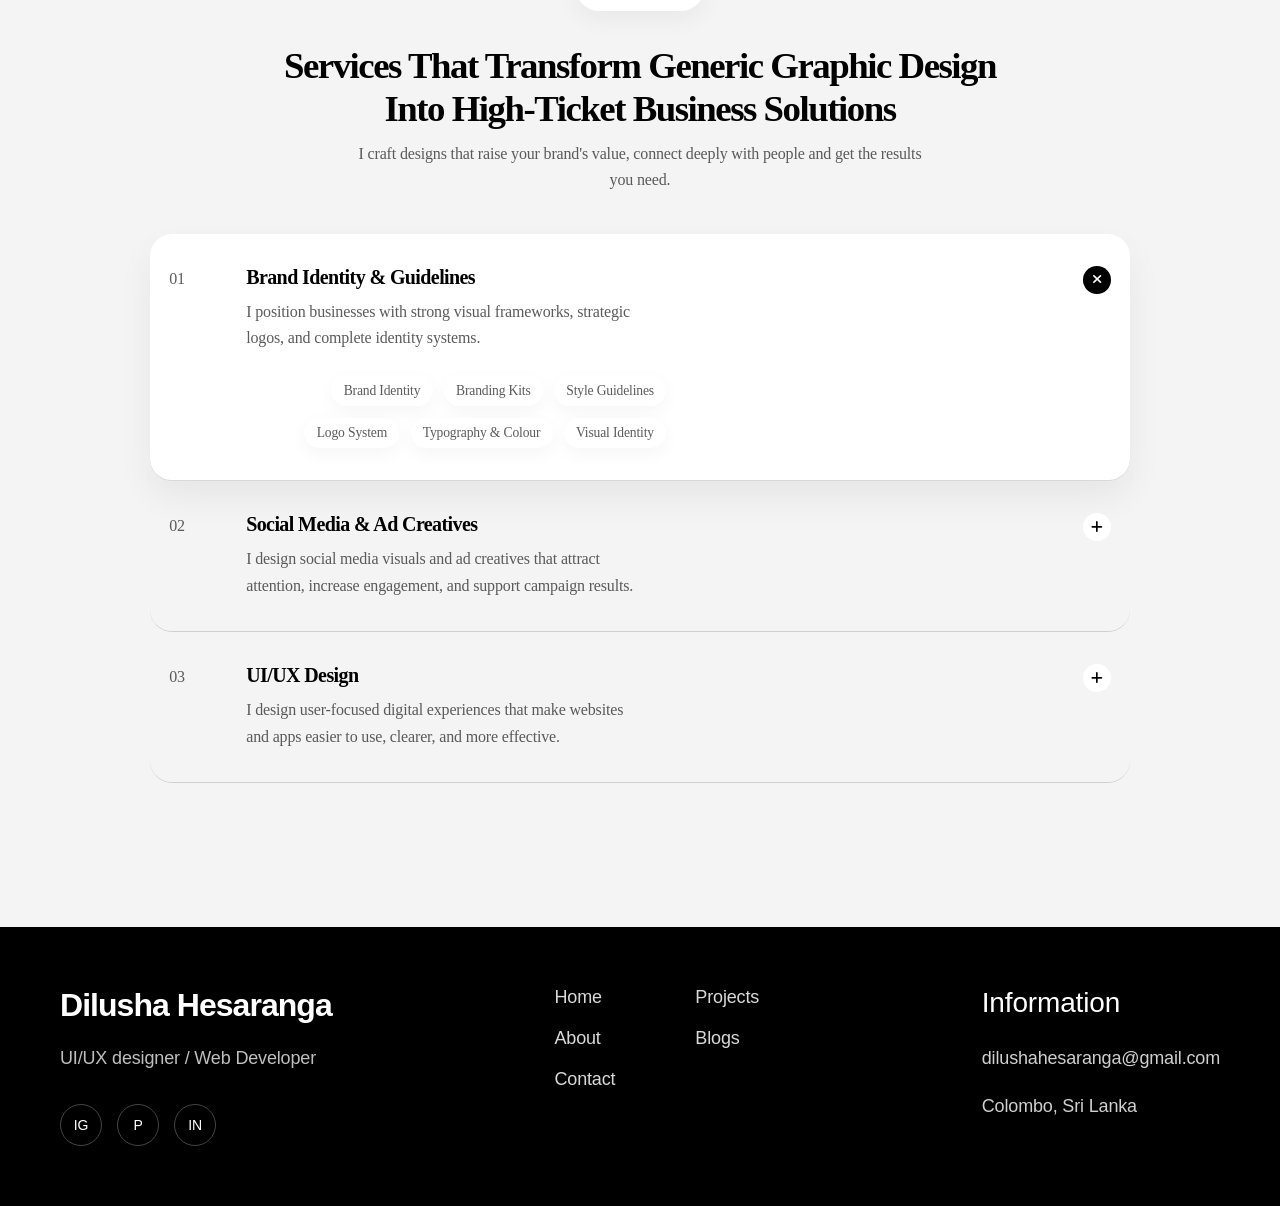
==== commit f03bd0c3: "Made the site visually more appealing" ====
--- a/index.html
+++ b/index.html
@@ -49,7 +49,7 @@
 
             <p>I’m Dilusha Hesaranga, a UI/UX designer and developer crafting digital experiences that go beyond aesthetics to solve real problems. I partner with businesses and startups to transform scattered ideas into clean, intuitive, and conversion-focused designs—turning complex user journeys into seamless interactions that drive results.</p>
 
-            <a href="./contact.html" class="cta-hero" >
+            <a href="./contact.html" class="cta-hero">
                 Contact Me
             </a>
         </div>
@@ -131,17 +131,36 @@
             </div>
 
             <div class="right-project">
-                <button class="cta-hero">
+                <a href="#" class="cta-hero">
                     Explore All Projects
-                </button>
-            </div>
-        </div>
-
-        <div class="git-projects">
-            <div class="git1"></div>
-            <div class="git2"></div>
-            <div class="git3"></div>
-            <div class="git4"></div>
+                </a>
+            </div>
+        </div>
+
+        <div class="project-cards">
+            <div class="project-card">
+                <div class="project-img project-img-one"></div>
+
+                <div class="project-card-content">
+                    <p class="project-tag">Web Design / UI UX</p>
+                    <h2>Modern Business Website</h2>
+                    <p>A clean, responsive website designed to present services clearly, build trust, and convert visitors into clients.</p>
+
+                    <a href="#" class="project-link">View Project <i class="fa-solid fa-arrow-right"></i></a>
+                </div>
+            </div>
+
+            <div class="project-card">
+                <div class="project-img project-img-two"></div>
+
+                <div class="project-card-content">
+                    <p class="project-tag">Branding / Development</p>
+                    <h2>Creative Portfolio Platform</h2>
+                    <p>A professional portfolio layout created to showcase work, improve personal branding, and support client inquiries.</p>
+
+                    <a href="#" class="project-link">View Project <i class="fa-solid fa-arrow-right"></i></a>
+                </div>
+            </div>
         </div>
     </div>
 
@@ -178,7 +197,6 @@
                 </div>
 
                 <div class="service-extra">
-
                     <div class="service-tags">
                         <span>Brand Identity</span>
                         <span>Branding Kits</span>
--- a/styles/styles.css
+++ b/styles/styles.css
@@ -494,6 +494,94 @@
     justify-content: flex-end;
 }
 
+.project-cards{
+    display: grid;
+    grid-template-columns: repeat(2, 1fr);
+    gap: 1.5em;
+    width: 100%;
+    margin-top: 3em;
+}
+
+.project-card{
+    background-color: white;
+    border-radius: 28px;
+    overflow: hidden;
+    box-shadow: 0 18px 35px rgba(0,0,0,0.07);
+    transition: 0.35s ease;
+    border: 1px solid rgba(65, 65, 65, 0.08);
+}
+
+.project-card:hover{
+    transform: translateY(-8px);
+    box-shadow: 0 24px 45px rgba(0,0,0,0.12);
+}
+
+.project-img{
+    width: 100%;
+    height: 260px;
+    background-size: cover;
+    background-position: center;
+}
+
+.project-img-one{
+    background-image: linear-gradient(135deg, rgba(201,81,0,0.85), rgba(0,0,0,0.55)), url("../images/project-one.webp");
+}
+
+.project-img-two{
+    background-image: linear-gradient(135deg, rgba(0,0,0,0.75), rgba(201,81,0,0.55)), url("../images/project-two.webp");
+}
+
+.project-card-content{
+    padding: 1.5em;
+}
+
+.project-tag{
+    width: fit-content;
+    background-color: var(--grey);
+    color: var(--morange);
+    padding: 0.4em 0.8em;
+    border-radius: var(--cta-rad);
+    font-size: 0.85em;
+    font-weight: 600;
+    margin: 0 0 1em 0;
+}
+
+.project-card-content h2{
+    font-size: 1.45em;
+    line-height: 1.2em;
+    margin: 0 0 0.6em 0;
+    font-weight: 650;
+    color: black;
+}
+
+.project-card-content p{
+    color: var(--darkgrey);
+    line-height: 1.65em;
+    margin-bottom: 1.2em;
+}
+
+.project-link{
+    text-decoration: none;
+    color: black;
+    font-weight: 600;
+    display: inline-flex;
+    align-items: center;
+    gap: 0.5em;
+    transition: 0.3s ease;
+}
+
+.project-link i{
+    transition: 0.3s ease;
+}
+
+.project-link:hover{
+    color: var(--morange);
+}
+
+.project-link:hover i{
+    transform: translateX(5px);
+}
+
 .services-section{
     width: 100%;
     padding: 0 10% 5em 10%;
@@ -828,6 +916,15 @@
         justify-content: flex-start;
     }
 
+    .project-cards{
+        grid-template-columns: 1fr;
+        margin-top: 2.5em;
+    }
+
+    .project-img{
+        height: 240px;
+    }
+
     .services-section{
         padding: 0 5% 4em 5%;
     }
@@ -1066,6 +1163,27 @@
         font-size: 0.95em;
     }
 
+    .project-cards{
+        gap: 1em;
+        margin-top: 2em;
+    }
+
+    .project-card{
+        border-radius: 22px;
+    }
+
+    .project-img{
+        height: 200px;
+    }
+
+    .project-card-content{
+        padding: 1.2em;
+    }
+
+    .project-card-content h2{
+        font-size: 1.2em;
+    }
+
     .services-heading h1{
         font-size: 1.45em;
     }
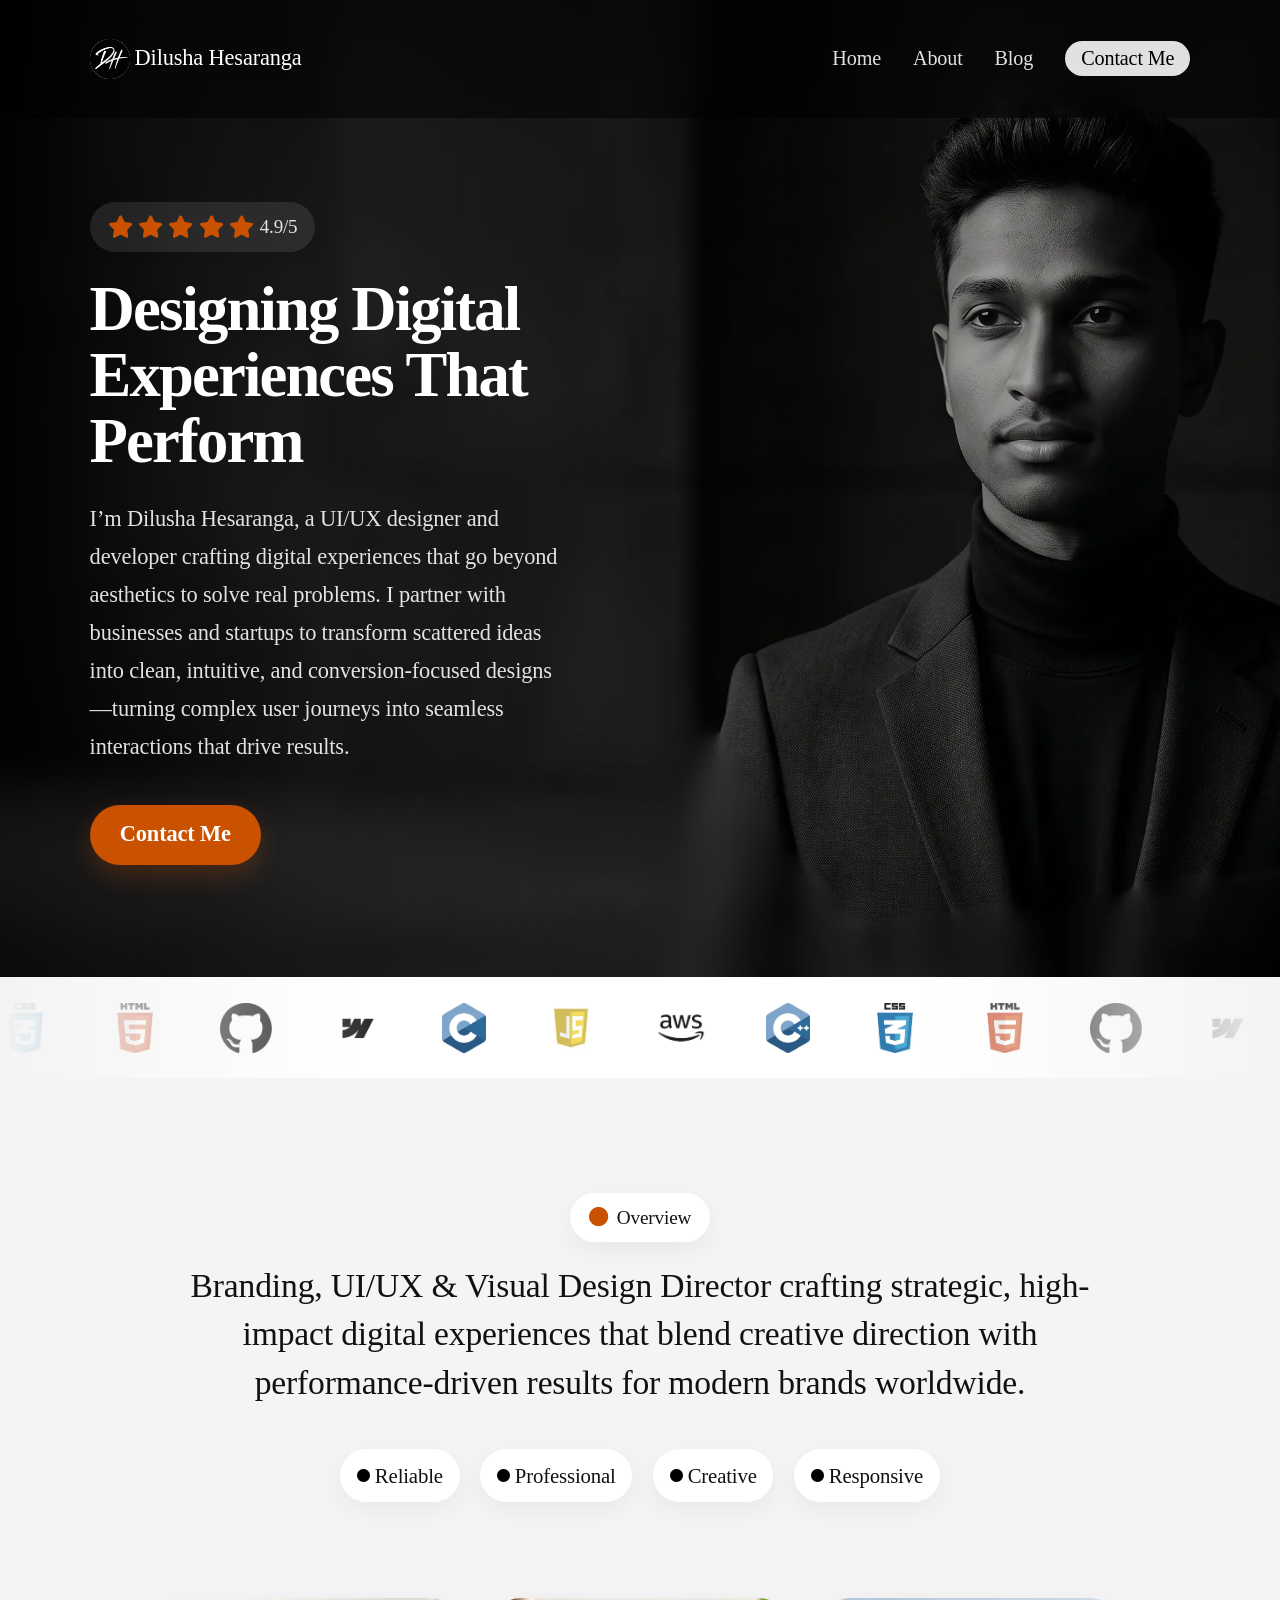
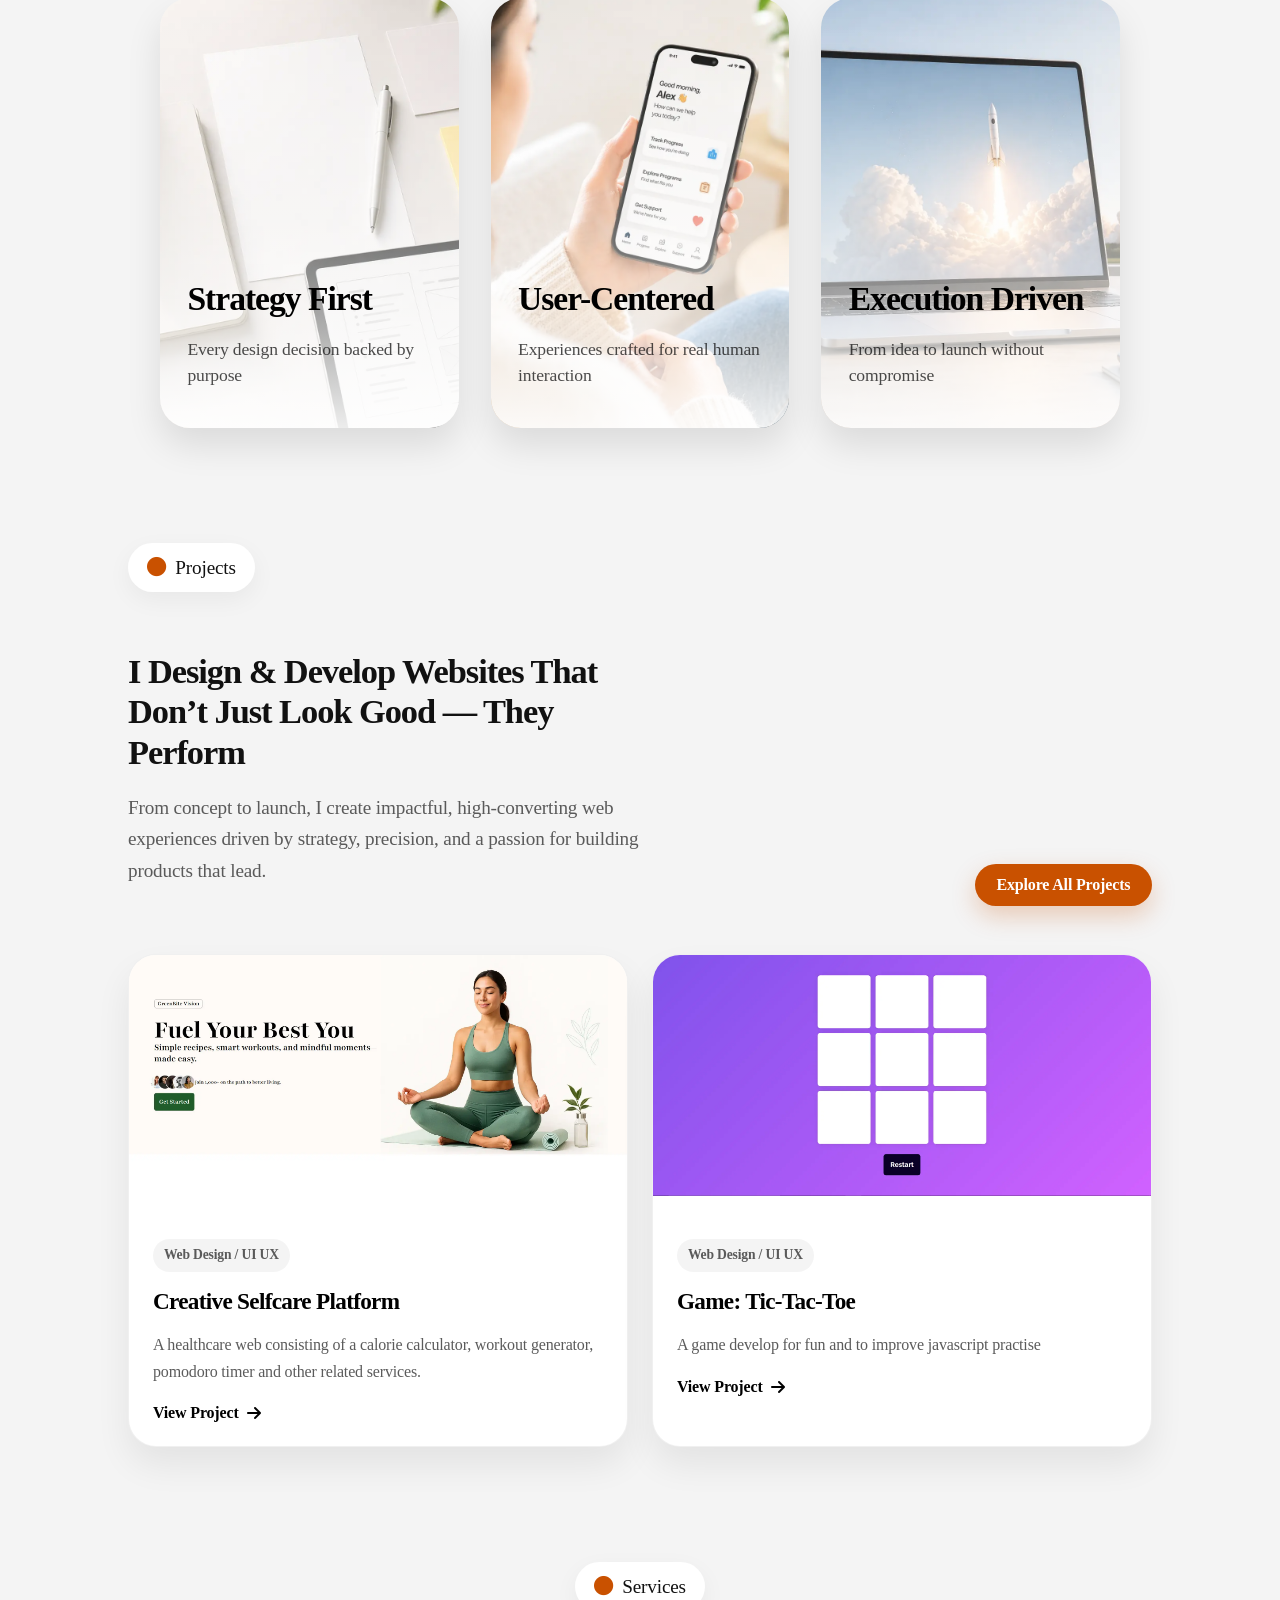
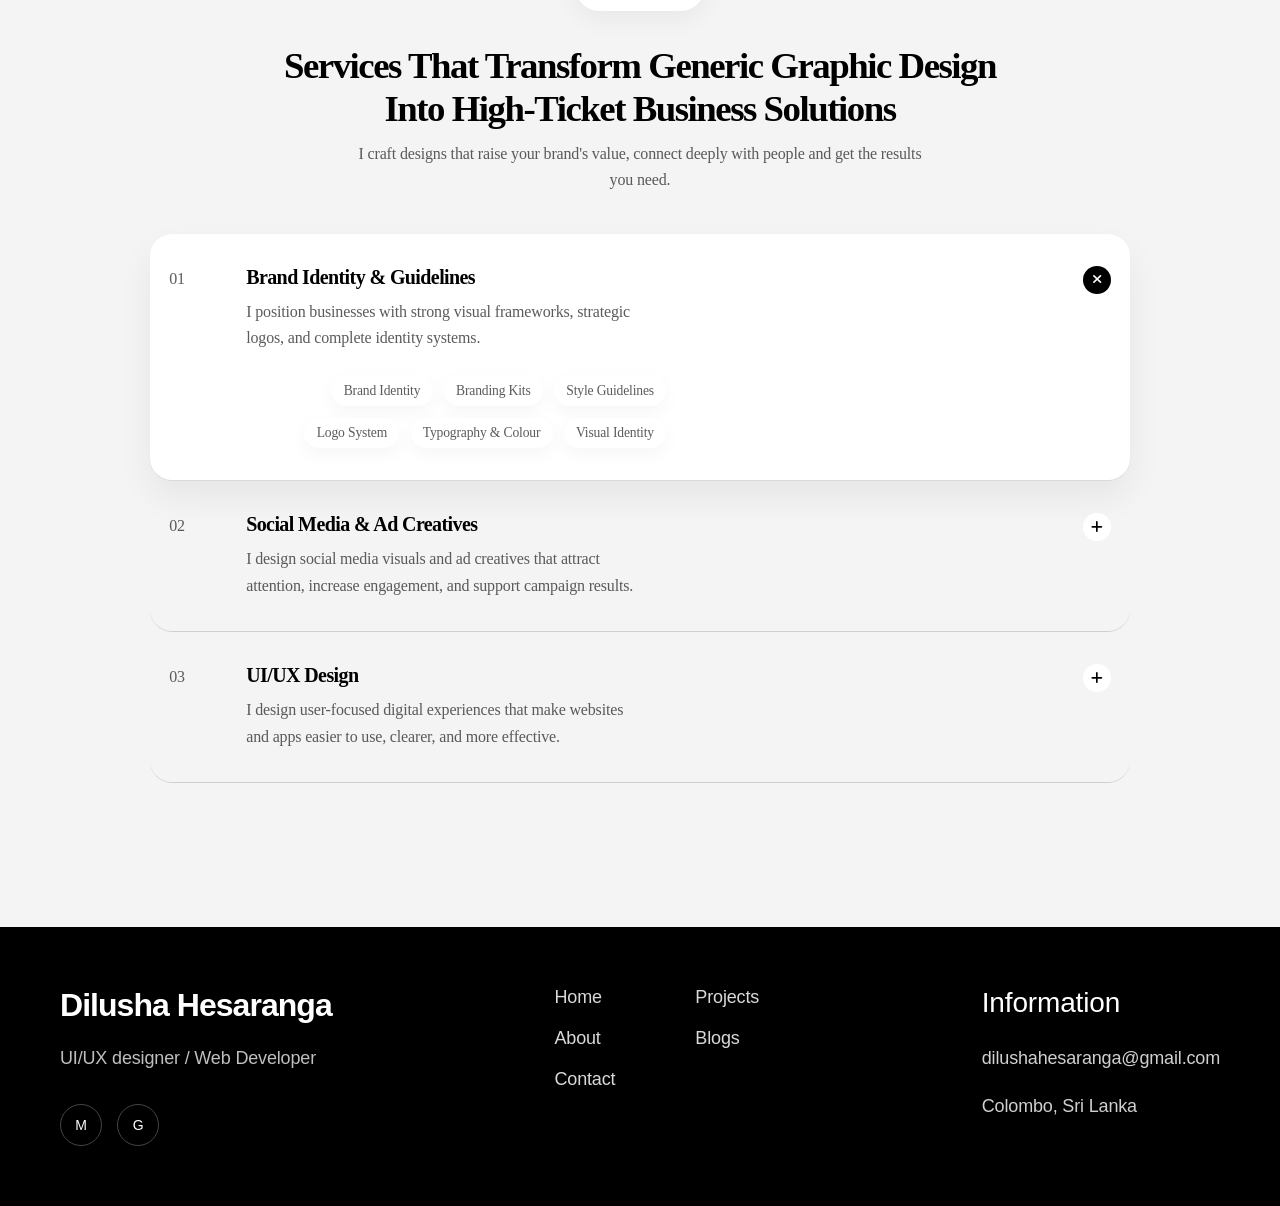
==== commit 299824ff: "Fixed blog page" ====
--- a/index.html
+++ b/index.html
@@ -131,7 +131,7 @@
             </div>
 
             <div class="right-project">
-                <a href="#" class="cta-hero">
+                <a href="https://github.com/DilushaHesaranga?tab=repositories" class="cta-hero">
                     Explore All Projects
                 </a>
             </div>
@@ -139,26 +139,30 @@
 
         <div class="project-cards">
             <div class="project-card">
-                <div class="project-img project-img-one"></div>
+                <div class="project-img">
+                    <img src="./images/greenbite.webp" alt="greenbite" loading="lazy">
+                </div>
 
                 <div class="project-card-content">
                     <p class="project-tag">Web Design / UI UX</p>
-                    <h2>Modern Business Website</h2>
-                    <p>A clean, responsive website designed to present services clearly, build trust, and convert visitors into clients.</p>
-
-                    <a href="#" class="project-link">View Project <i class="fa-solid fa-arrow-right"></i></a>
+                    <h2>Creative Selfcare Platform</h2>
+                    <p>A healthcare web consisting of a calorie calculator, workout generator, pomodoro timer and other related services.</p>
+
+                    <a href="https://dilushahesaranga.github.io/GreenBite/" class="project-link">View Project <i class="fa-solid fa-arrow-right"></i></a>
                 </div>
             </div>
 
             <div class="project-card">
-                <div class="project-img project-img-two"></div>
+                <div class="project-img">
+                    <img src="./images/tictactoe.webp" alt="tictactoe">
+                </div>
 
                 <div class="project-card-content">
-                    <p class="project-tag">Branding / Development</p>
-                    <h2>Creative Portfolio Platform</h2>
-                    <p>A professional portfolio layout created to showcase work, improve personal branding, and support client inquiries.</p>
-
-                    <a href="#" class="project-link">View Project <i class="fa-solid fa-arrow-right"></i></a>
+                    <p class="project-tag">Web Design / UI UX</p>
+                    <h2>Game: Tic-Tac-Toe</h2>
+                    <p>A game develop for fun and to improve javascript practise</p>
+
+                    <a href="https://dilushahesaranga.github.io/tictactoe/" class="project-link">View Project <i class="fa-solid fa-arrow-right"></i></a>
                 </div>
             </div>
         </div>
@@ -267,9 +271,8 @@
                 <p>UI/UX designer / Web Developer</p>
 
                 <div class="social-icons">
-                    <a href="www.instagram.com">IG</a>
-                    <a href="www.pinterest.com">P</a>
-                    <a href="www.linkedin.com">IN</a>
+                    <a href="https://medium.com/@dilushahesaranga">M</a>
+                    <a href="https://github.com/DilushaHesaranga">G</a>
                 </div>
             </div>
 
@@ -281,7 +284,7 @@
                 </div>
 
                 <div>
-                    <a href="#">Projects</a>
+                    <a href="https://github.com/DilushaHesaranga?page=3&tab=repositories">Projects</a>
                     <a href="./blog.html">Blogs</a>
                 </div>
             </div>
--- a/styles/styles.css
+++ b/styles/styles.css
@@ -453,6 +453,13 @@
     box-shadow: 0 22px 45px rgba(0,0,0,0.15);
 }
 
+.feature-one h1,
+.feature-two h1,
+.feature-three h1{
+    font-weight: 600;
+    font-size: 2.1em;
+}
+
 .project-section{
     display: flex;
     align-items: flex-start;
@@ -523,13 +530,6 @@
     background-position: center;
 }
 
-.project-img-one{
-    background-image: linear-gradient(135deg, rgba(201,81,0,0.85), rgba(0,0,0,0.55)), url("../images/project-one.webp");
-}
-
-.project-img-two{
-    background-image: linear-gradient(135deg, rgba(0,0,0,0.75), rgba(201,81,0,0.55)), url("../images/project-two.webp");
-}
 
 .project-card-content{
     padding: 1.5em;
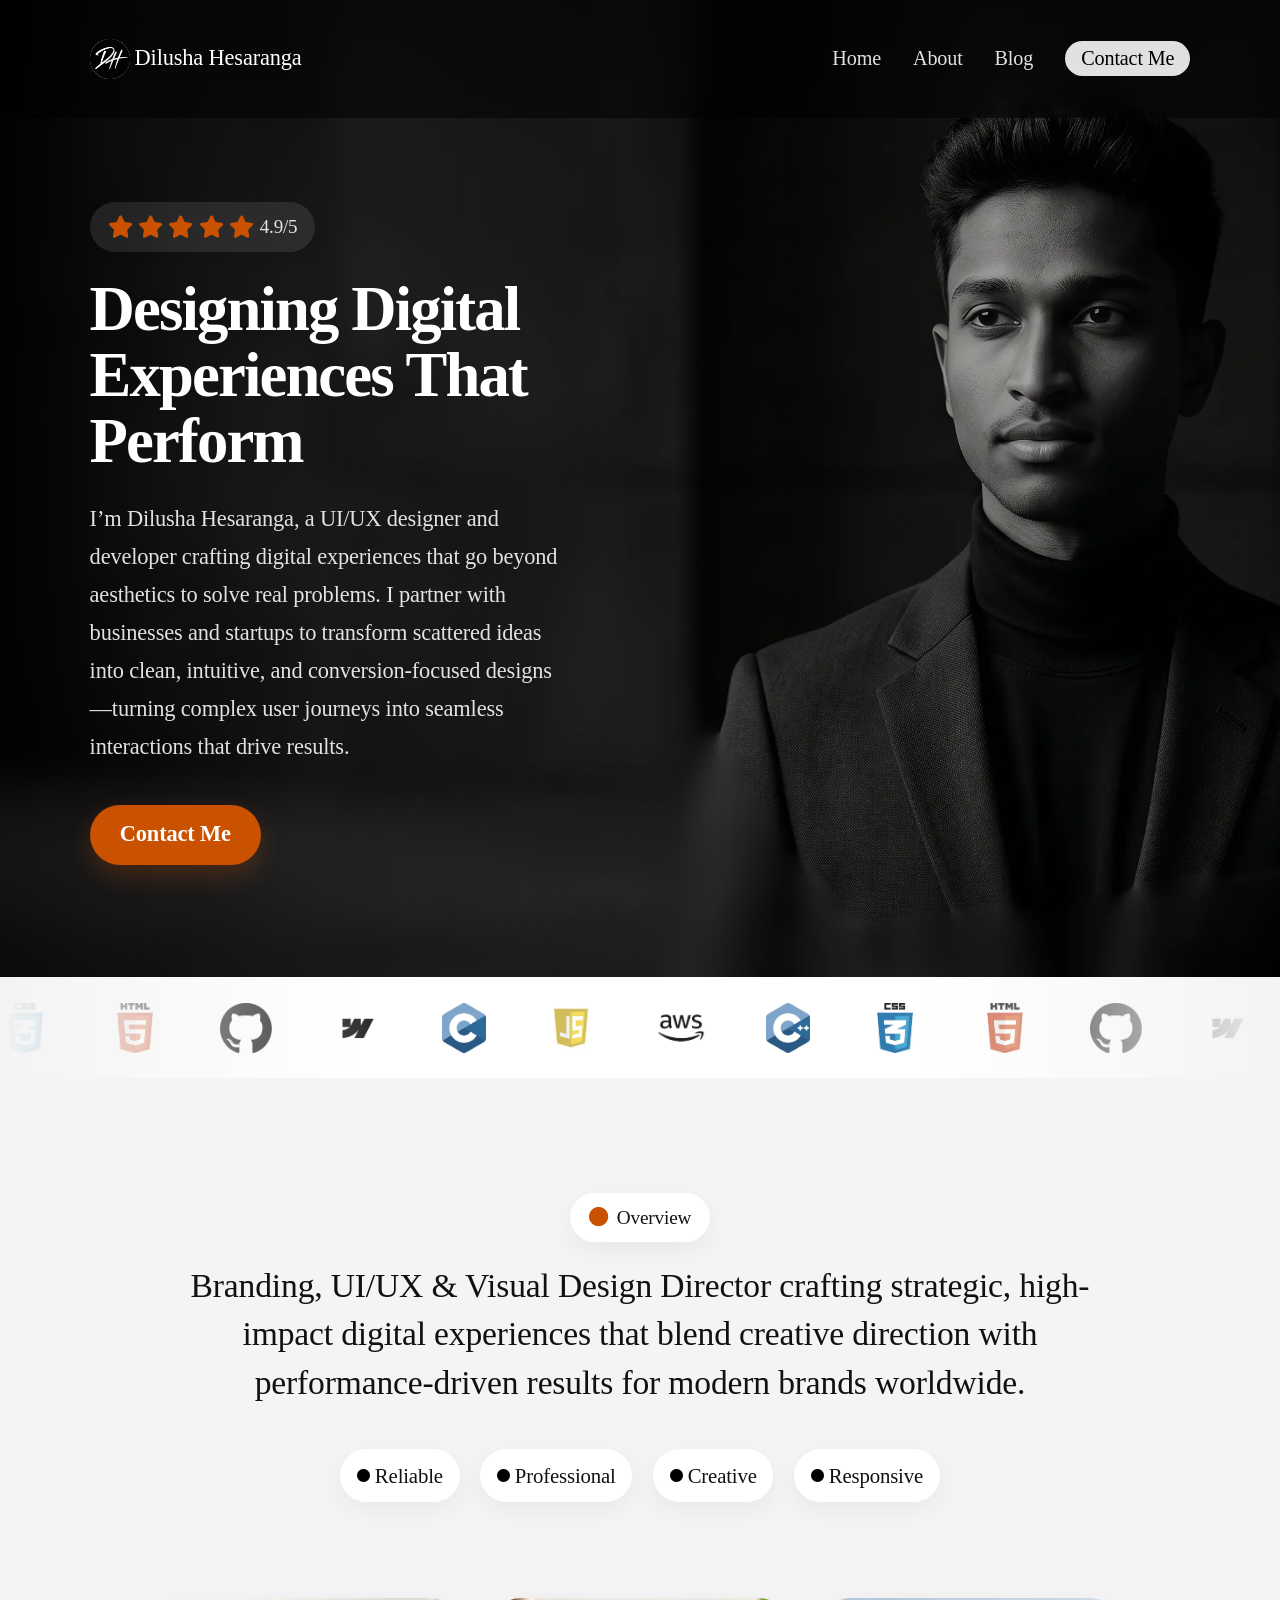
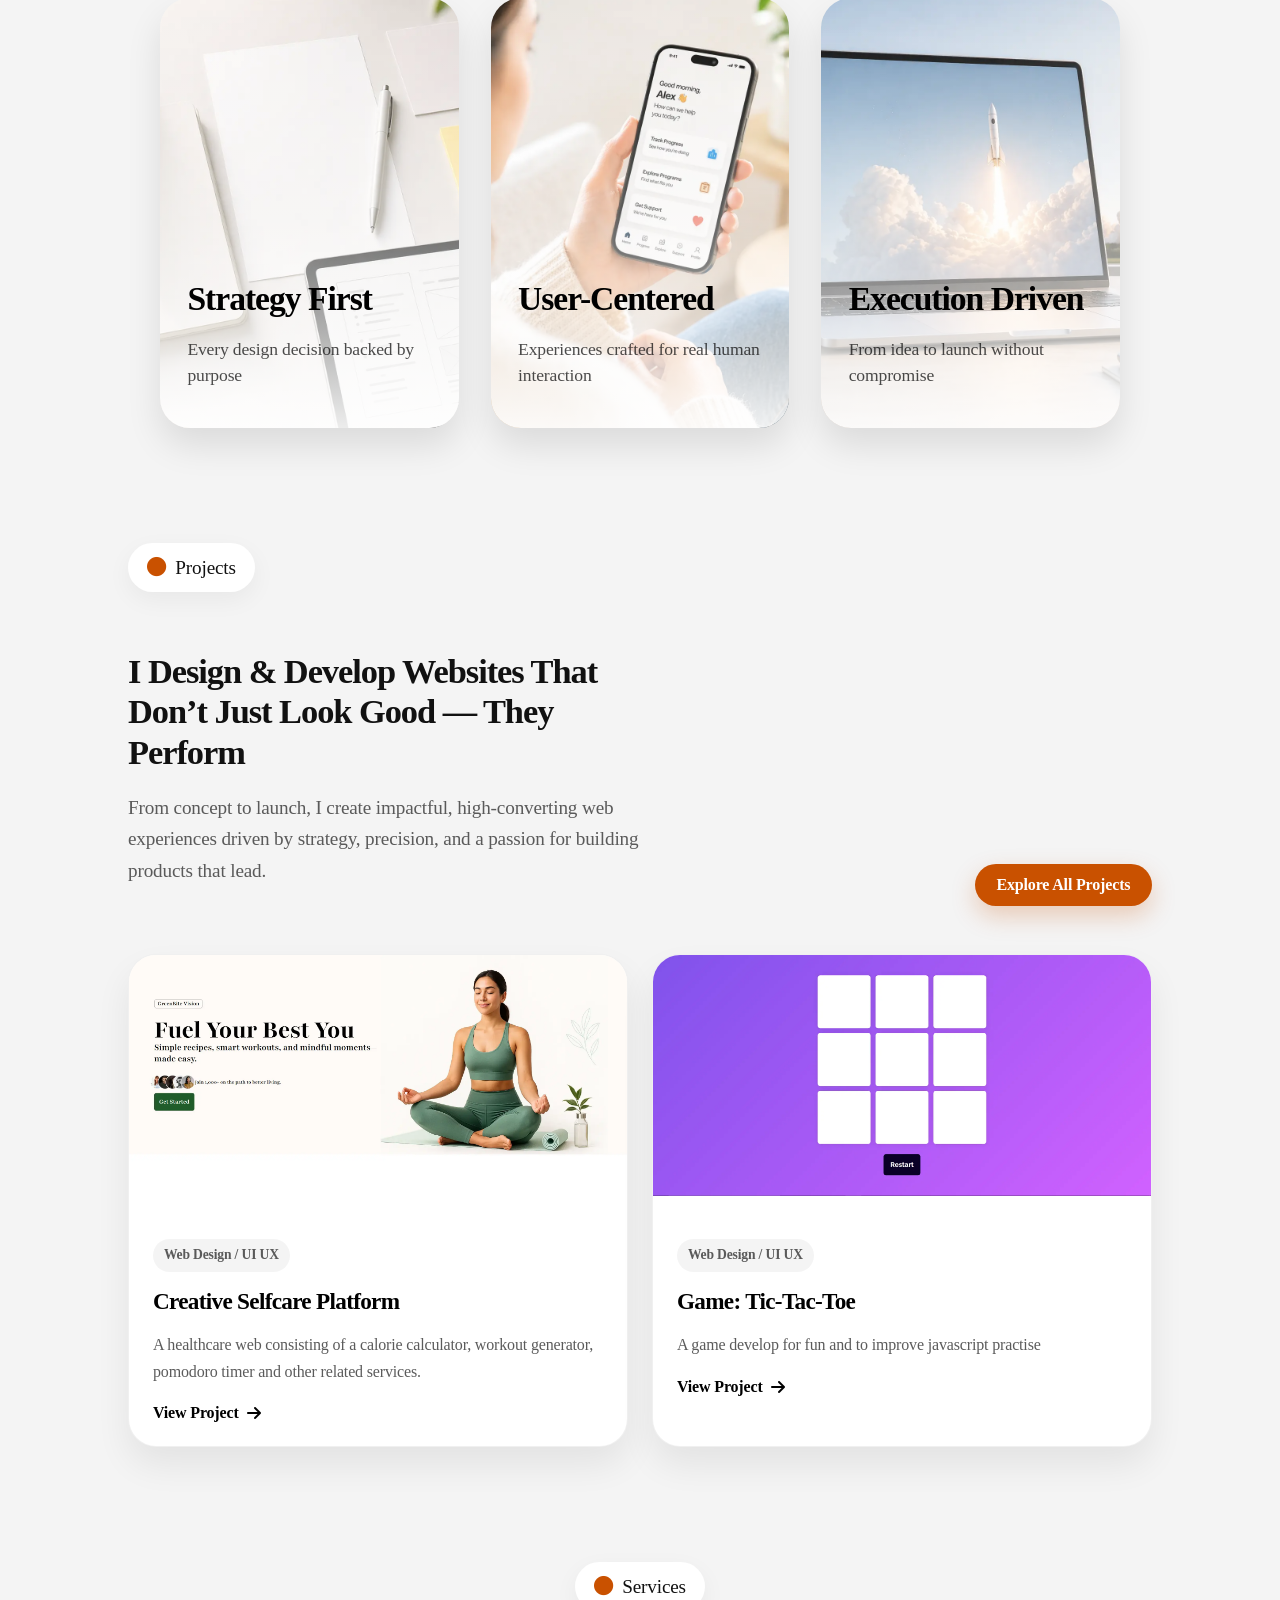
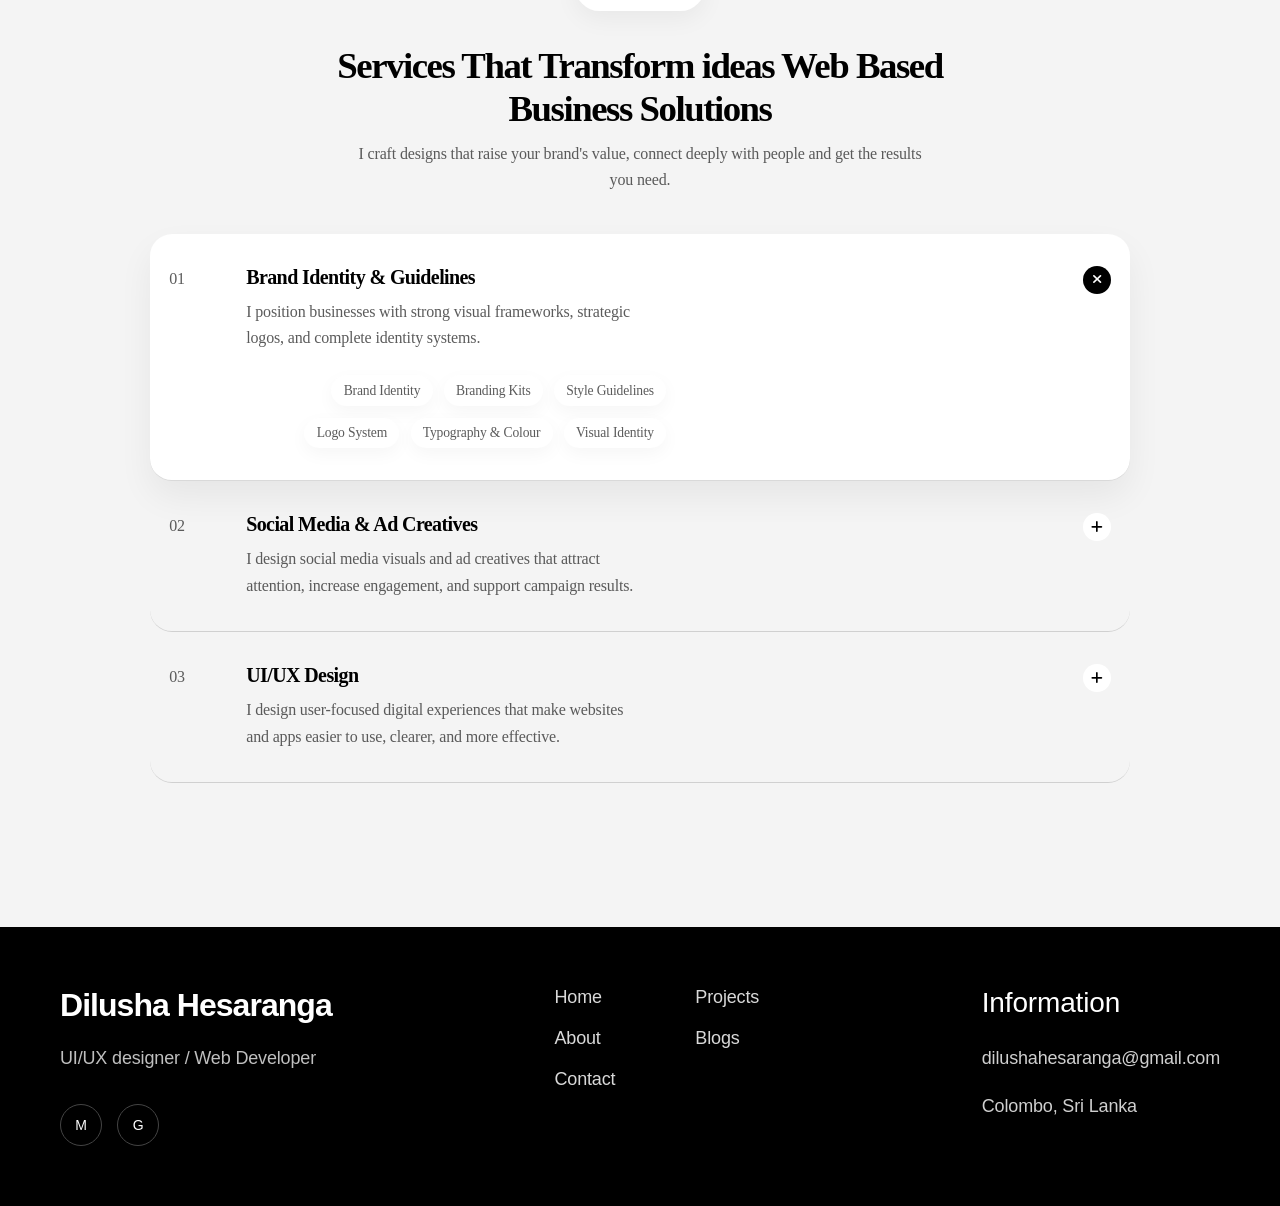
==== commit df002b86: "Fixed blog page" ====
--- a/index.html
+++ b/index.html
@@ -131,7 +131,7 @@
             </div>
 
             <div class="right-project">
-                <a href="https://github.com/DilushaHesaranga?tab=repositories" class="cta-hero">
+                <a href="https://github.com/DilushaHesaranga?tab=repositories" target="_blank" class="cta-hero">
                     Explore All Projects
                 </a>
             </div>
@@ -148,7 +148,7 @@
                     <h2>Creative Selfcare Platform</h2>
                     <p>A healthcare web consisting of a calorie calculator, workout generator, pomodoro timer and other related services.</p>
 
-                    <a href="https://dilushahesaranga.github.io/GreenBite/" class="project-link">View Project <i class="fa-solid fa-arrow-right"></i></a>
+                    <a href="https://dilushahesaranga.github.io/GreenBite/" target="_blank" class="project-link">View Project <i class="fa-solid fa-arrow-right"></i></a>
                 </div>
             </div>
 
@@ -162,7 +162,7 @@
                     <h2>Game: Tic-Tac-Toe</h2>
                     <p>A game develop for fun and to improve javascript practise</p>
 
-                    <a href="https://dilushahesaranga.github.io/tictactoe/" class="project-link">View Project <i class="fa-solid fa-arrow-right"></i></a>
+                    <a href="https://dilushahesaranga.github.io/tictactoe/" target="_blank" class="project-link">View Project <i class="fa-solid fa-arrow-right"></i></a>
                 </div>
             </div>
         </div>
@@ -177,7 +177,7 @@
         </div>
 
         <div class="services-heading">
-            <h1>Services That Transform Generic Graphic Design Into High-Ticket Business Solutions</h1>
+            <h1>Services That Transform ideas Web Based Business Solutions</h1>
         </div>
 
         <div class="services-desc">
@@ -271,8 +271,8 @@
                 <p>UI/UX designer / Web Developer</p>
 
                 <div class="social-icons">
-                    <a href="https://medium.com/@dilushahesaranga">M</a>
-                    <a href="https://github.com/DilushaHesaranga">G</a>
+                    <a href="https://medium.com/@dilushahesaranga" target="_blank">M</a>
+                    <a href="https://github.com/DilushaHesaranga" target="_blank">G</a>
                 </div>
             </div>
 
@@ -284,7 +284,7 @@
                 </div>
 
                 <div>
-                    <a href="https://github.com/DilushaHesaranga?page=3&tab=repositories">Projects</a>
+                    <a href="https://github.com/DilushaHesaranga?page=3&tab=repositories" target="_blank">Projects</a>
                     <a href="./blog.html">Blogs</a>
                 </div>
             </div>
